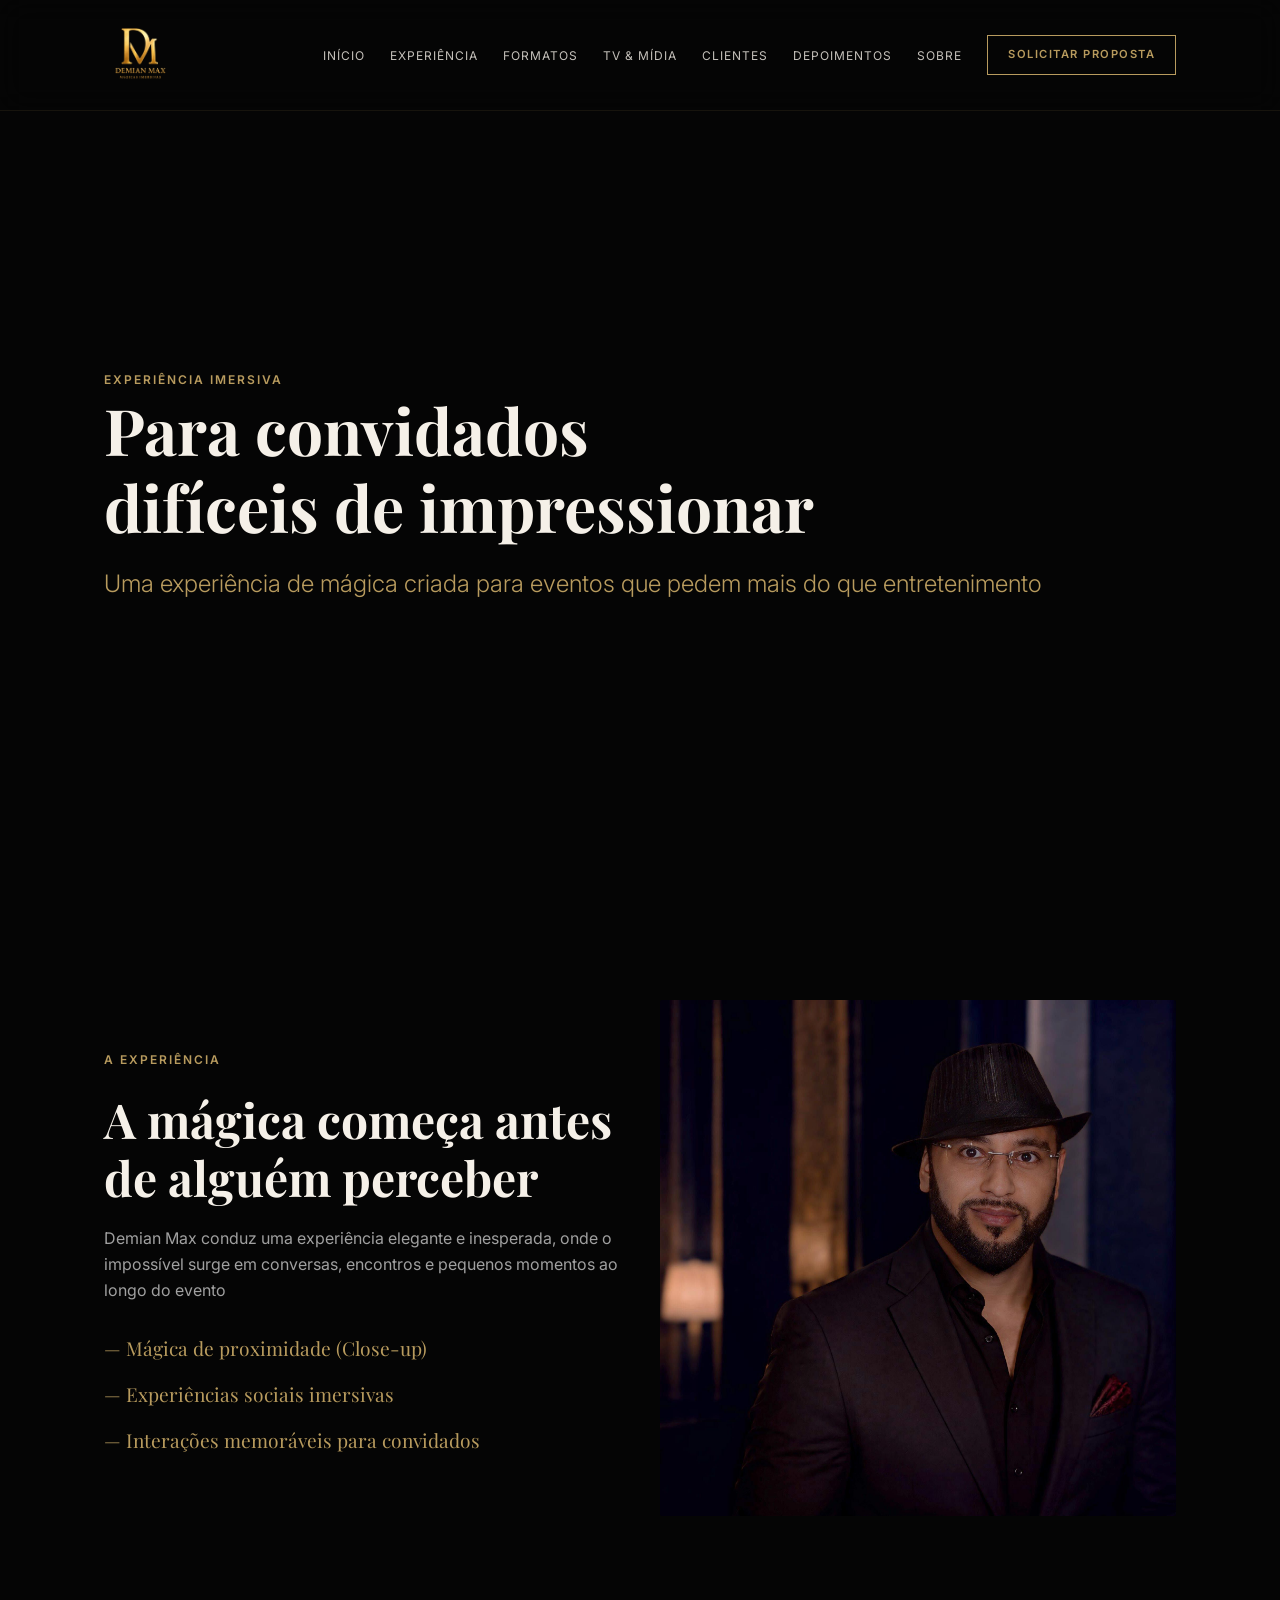
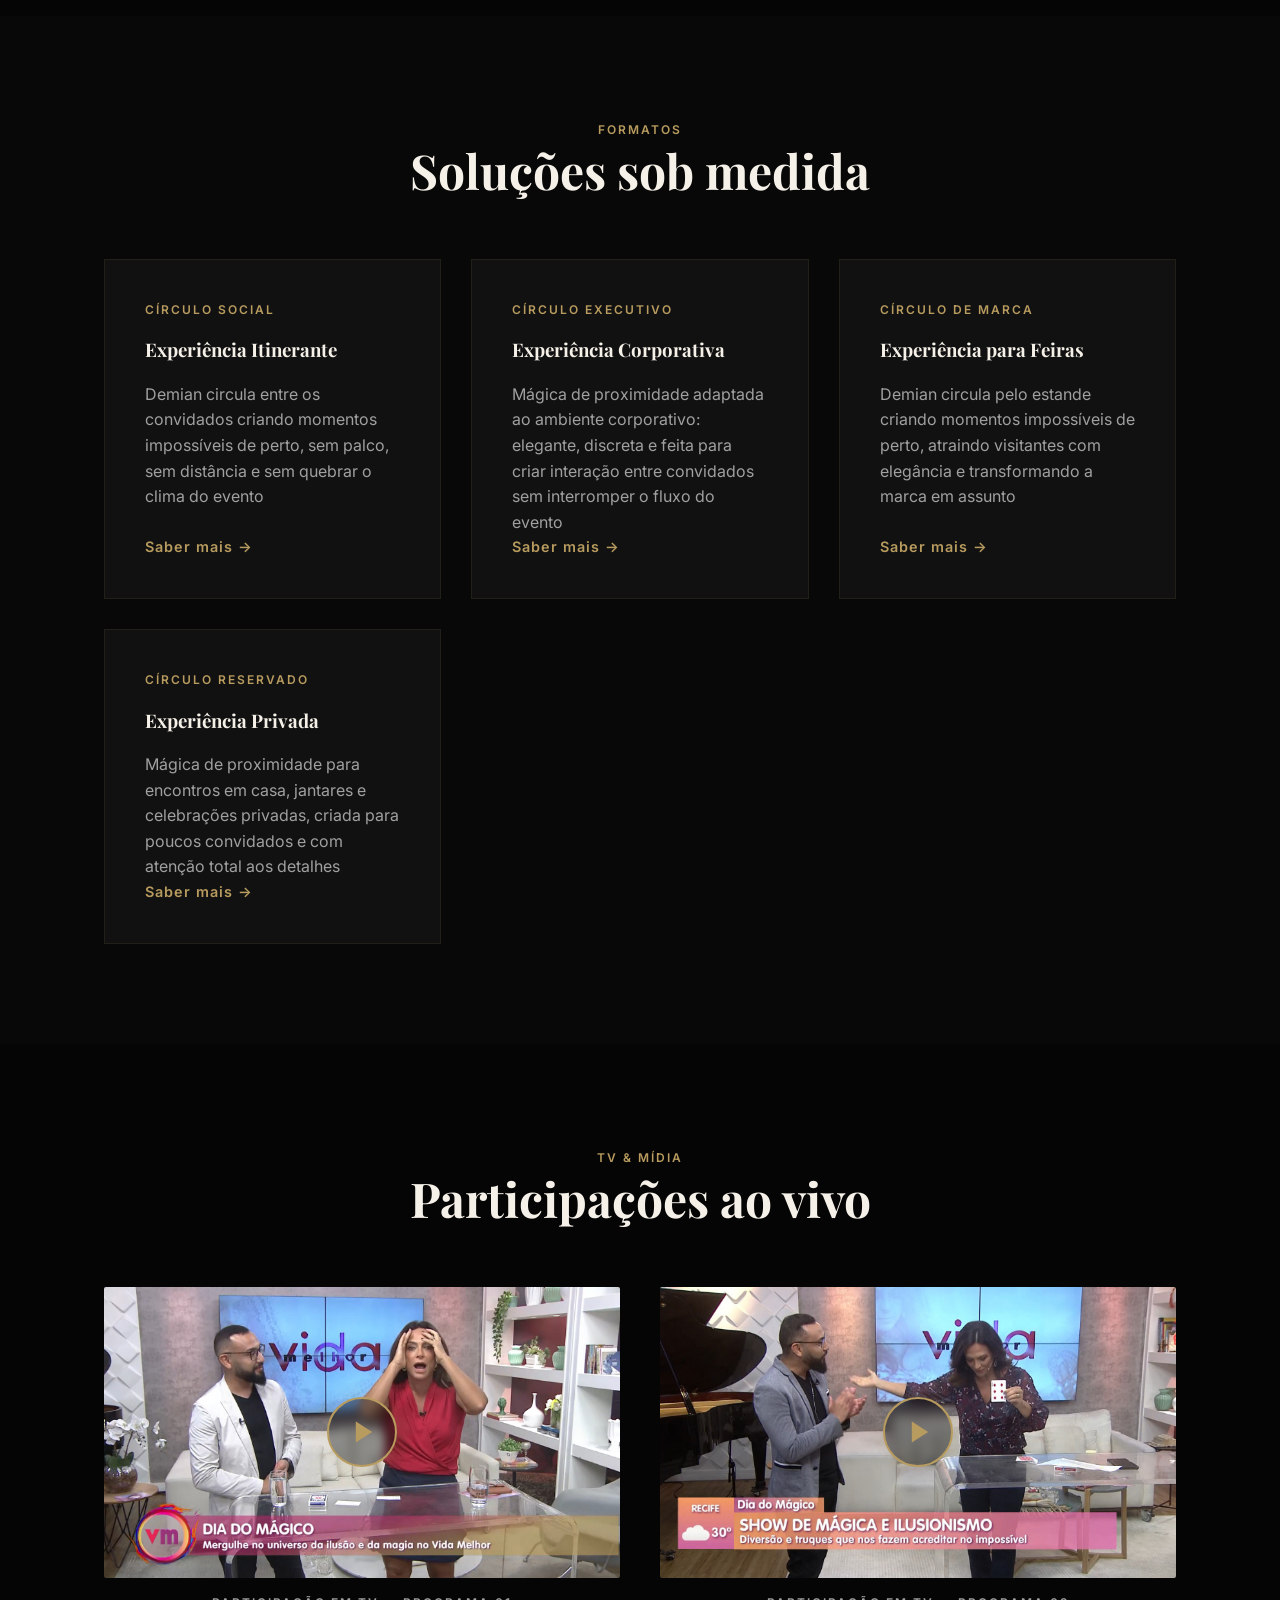
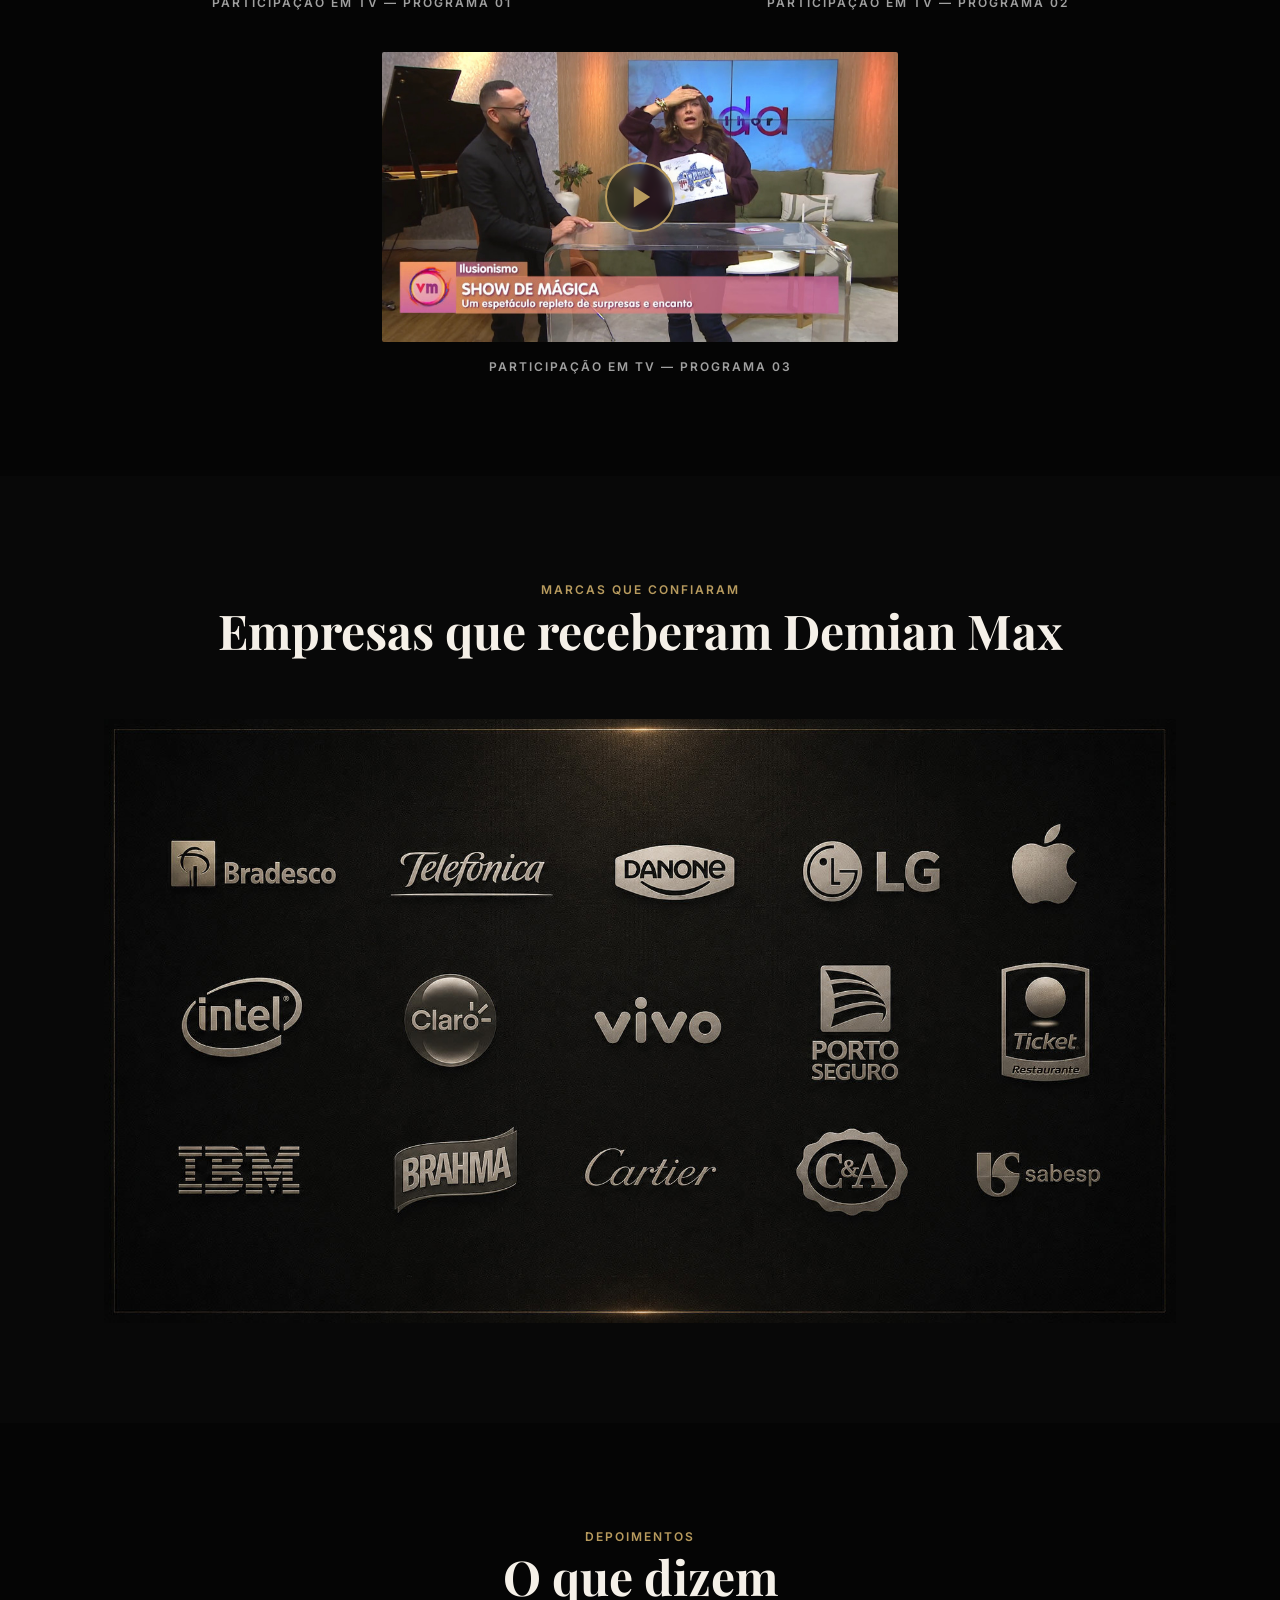
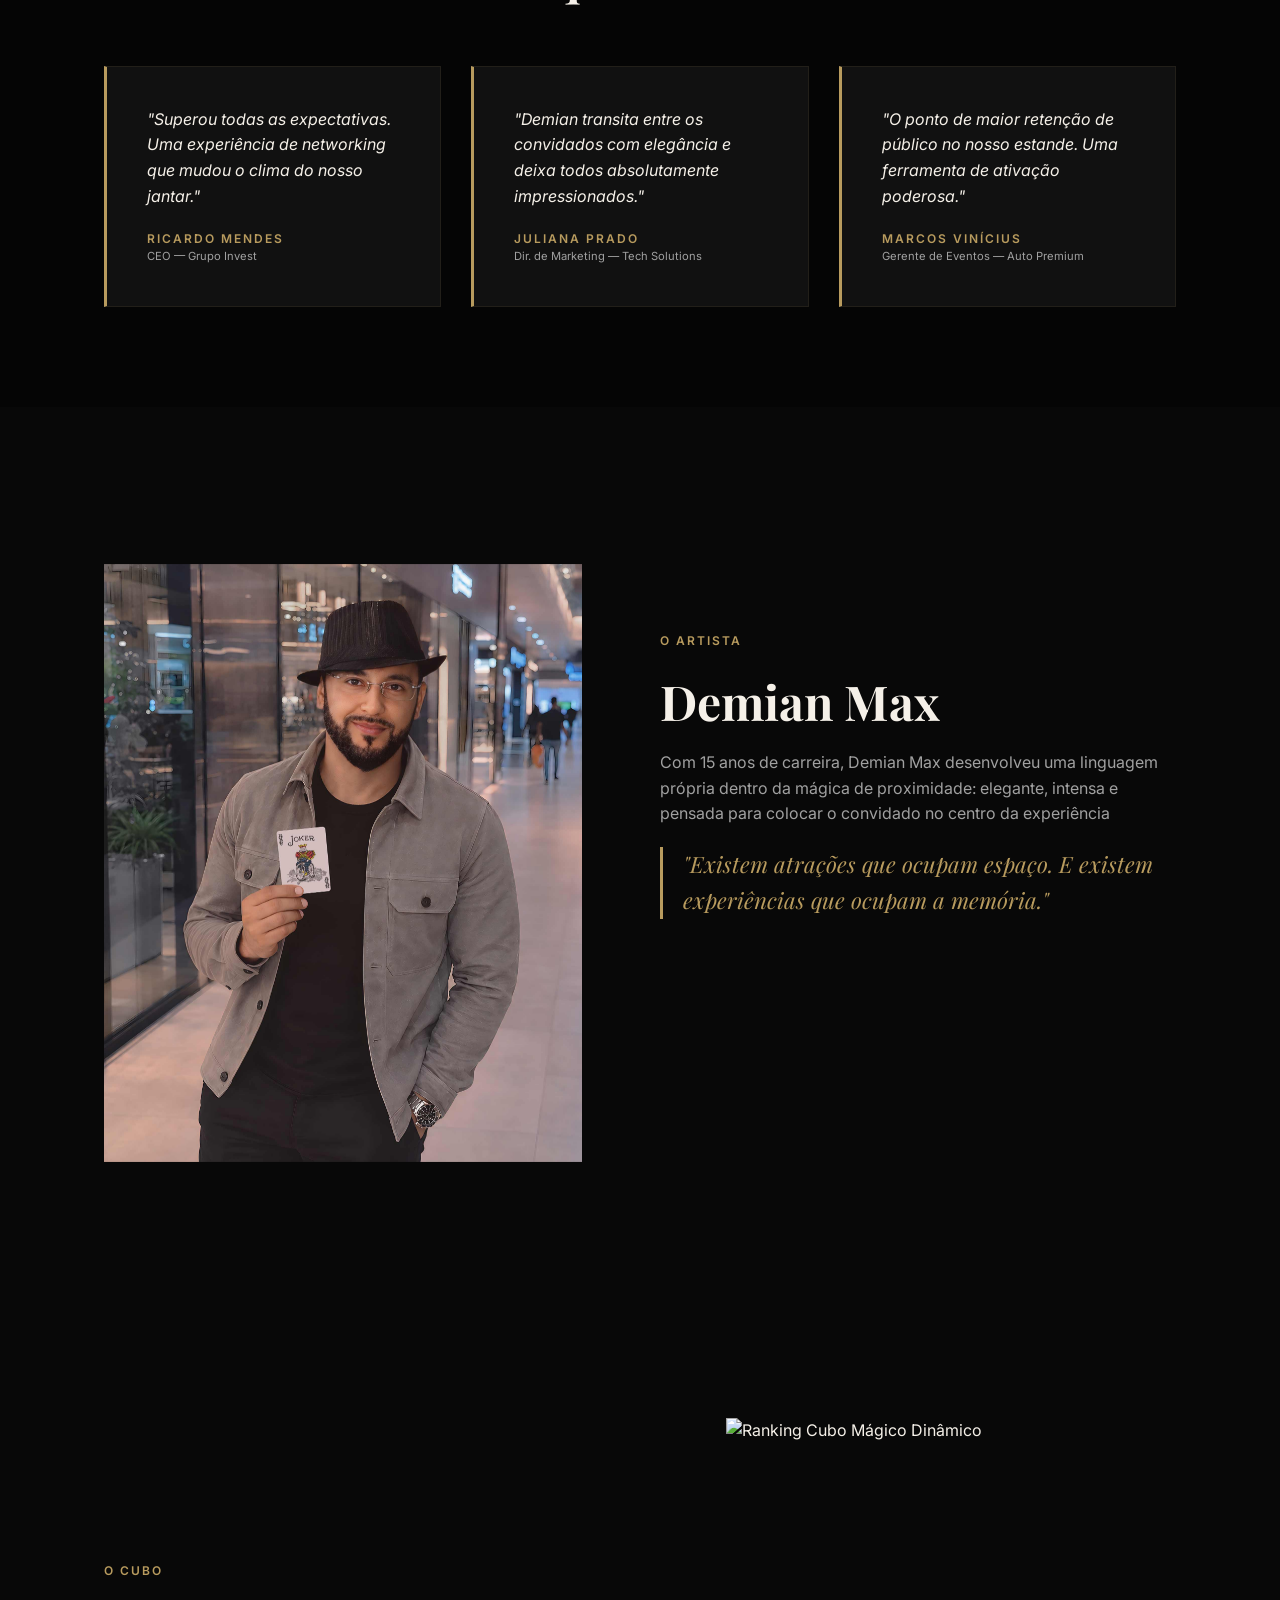
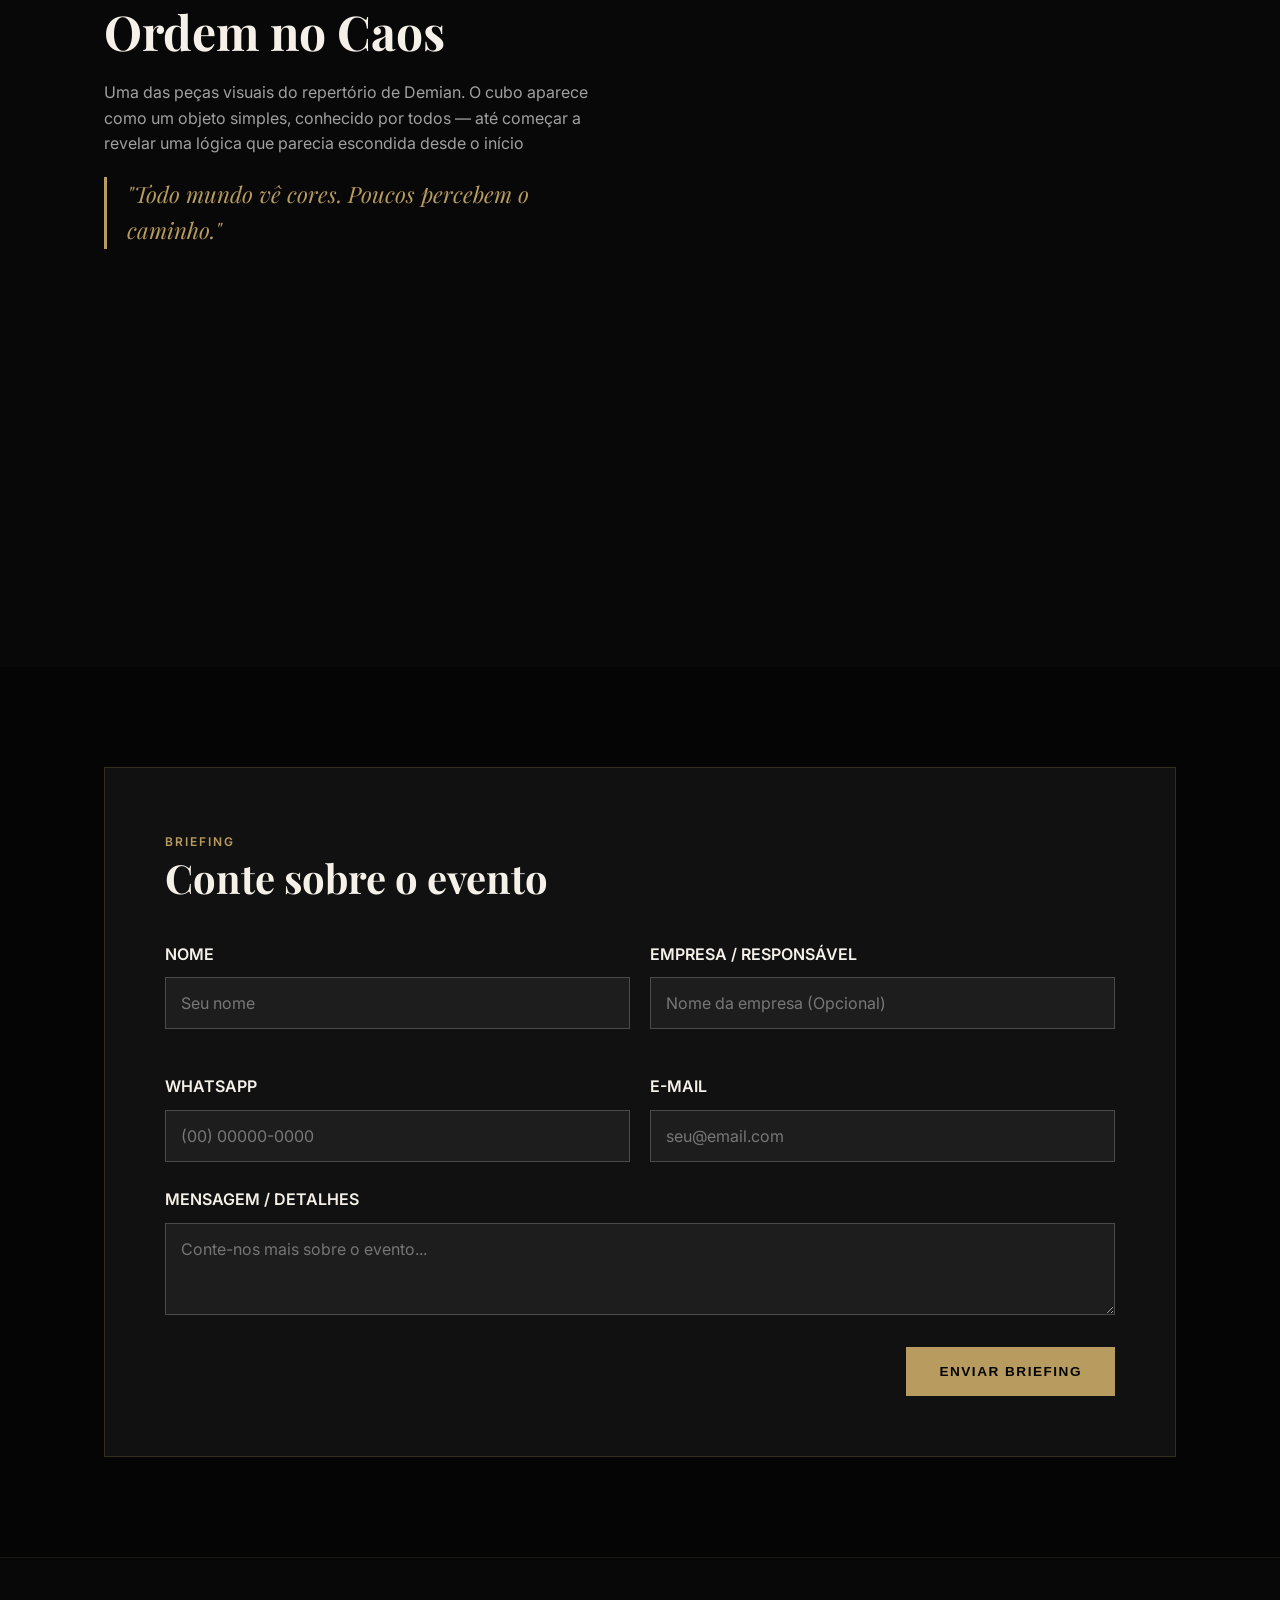
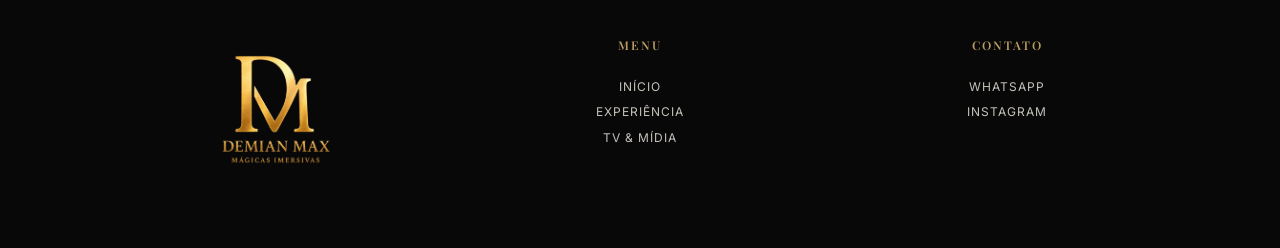
==== index.html @ 58ad4d22 "Add files via upload" ====
<!DOCTYPE html>
<html lang="pt-BR">
<head>
    <meta charset="UTF-8">
    <meta name="viewport" content="width=device-width, initial-scale=1.0">
    <title>Demian Max | Mágica Imersiva para Eventos Exclusivos</title>
    <meta name="description" content="Mágica de proximidade para eventos exclusivos: uma experiência elegante, íntima e difícil de esquecer.">
    
    <!-- Favicon -->
    <link rel="apple-touch-icon" sizes="180x180" href="assets/img/logos/apple-touch-icon.png">
    <link rel="icon" type="image/png" sizes="32x32" href="assets/img/logos/favicon-32x32.png">
    <link rel="icon" type="image/png" sizes="16x16" href="assets/img/logos/favicon-16x16.png">
    <link rel="manifest" href="assets/img/logos/site.webmanifest">
    
    <!-- Google Fonts -->
    <link rel="preconnect" href="https://fonts.googleapis.com">
    <link rel="preconnect" href="https://fonts.gstatic.com" crossorigin>
    <link href="https://fonts.googleapis.com/css2?family=Playfair+Display:wght@700;900&family=Inter:wght@300;400;600&display=swap" rel="stylesheet">
    
    <link rel="stylesheet" href="assets/css/style.css">
    
    <!-- Cor da Barra de Status (Chrome, Firefox, Safari) -->
    <meta name="theme-color" content="#050505">
    <meta name="apple-mobile-web-app-status-bar-style" content="black-translucent">
</head>
<body>

    <!-- HEADER -->
    <header class="header">
        <div class="container header-container">
            <div class="logo">
                <a href="#inicio">
                    <img src="assets/img/logos/logo.png" alt="Demian Max" class="logo-img">
                </a>
            </div>
            
            <nav class="nav" id="nav">
                <ul>
                    <li><a href="#inicio" class="nav-link">Início</a></li>
                    <li><a href="#experiencia" class="nav-link">Experiência</a></li>
                    <li><a href="#formatos" class="nav-link">Formatos</a></li>
                    <li><a href="#midia" class="nav-link">TV & Mídia</a></li>
                    <li><a href="#clientes" class="nav-link">Clientes</a></li>
                    <li><a href="#depoimentos" class="nav-link">Depoimentos</a></li>
                    <li><a href="#sobre" class="nav-link">Sobre</a></li>
                    <li><a href="#orcamento" class="btn btn-outline" style="padding: 10px 20px; font-size: 0.7rem;">Solicitar Proposta</a></li>
                </ul>
            </nav>
            
            <button class="menu-toggle" id="menuToggle" aria-label="Menu">
                <span></span><span></span><span></span>
            </button>
        </div>
    </header>

    <!-- HERO -->
    <section id="inicio" class="hero">
        <div class="hero-bg">
            <!-- Vídeo de Background (Wake Lock + Visual) -->
            <video id="heroVideo" autoplay muted loop playsinline preload="auto">
                <source src="assets/video/hero-bg.mp4" type="video/mp4">
            </video>
        </div>
        <div class="container">
            <div class="hero-content">
                <span class="text-gold text-uppercase">Experiência Imersiva</span>
                <h1 class="hero-title">Para convidados <br> difíceis de impressionar</h1>
                <p class="hero-subtitle">Uma experiência de mágica criada para eventos que pedem mais do que entretenimento</p>

            </div>
        </div>
    </section>

    <!-- MANIFESTO -->
    <section id="experiencia">
        <div class="container">
            <div class="grid-2">
                <div>
                    <span class="text-gold text-uppercase">A Experiência</span>
                    <h2 style="font-size: clamp(1.8rem, 5vw, 3rem); margin: 20px 0;">A mágica começa antes de alguém perceber</h2>
                    <p style="margin-bottom: 30px;">Demian Max conduz uma experiência elegante e inesperada, onde o impossível surge em conversas, encontros e pequenos momentos ao longo do evento</p>
                    <ul style="list-style: none; color: var(--color-gold); font-family: var(--font-serif); font-size: 1.2rem;">
                        <li style="margin-bottom: 15px;">— Mágica de proximidade (Close-up)</li>
                        <li style="margin-bottom: 15px;">— Experiências sociais imersivas</li>
                        <li style="margin-bottom: 15px;">— Interações memoráveis para convidados</li>
                    </ul>
                </div>
                <div>
                    <!-- Imagem: experiencia-1.jpg -->
                    <img src="assets/img/gallery/experiencia-1.jpg" alt="A Experiência" style="border-radius: 2px;">
                </div>
            </div>
        </div>
    </section>

    <!-- FORMATOS -->
    <section id="formatos" style="background: var(--color-bg-dark);">
        <div class="container">
            <div style="text-align: center; margin-bottom: 60px;">
                <span class="text-gold text-uppercase">Formatos</span>
                <h2 style="font-size: clamp(1.8rem, 5vw, 3rem);">Soluções sob medida</h2>
            </div>
            
            <div class="grid-formats">
                <a href="experiencia-itinerante.html" class="card-premium card-link" style="text-decoration: none; cursor: pointer;">
                    <span class="text-gold text-uppercase">CÍRCULO SOCIAL</span>
                    <h3 style="margin: 20px 0;">Experiência Itinerante</h3>
                    <p>Demian circula entre os convidados criando momentos impossíveis de perto, sem palco, sem distância e sem quebrar o clima do evento</p>
                    <span class="card-cta">Saber mais →</span>
                </a>
                <a href="experiencia-corporativa.html" class="card-premium card-link" style="text-decoration: none; cursor: pointer;">
                    <span class="text-gold text-uppercase">CÍRCULO EXECUTIVO</span>
                    <h3 style="margin: 20px 0;">Experiência Corporativa</h3>
                    <p>Mágica de proximidade adaptada ao ambiente corporativo: elegante, discreta e feita para criar interação entre convidados sem interromper o fluxo do evento</p>
                    <span class="card-cta">Saber mais →</span>
                </a>
                <a href="experiencia-feiras.html" class="card-premium card-link" style="text-decoration: none; cursor: pointer;">
                    <span class="text-gold text-uppercase">CÍRCULO DE MARCA</span>
                    <h3 style="margin: 20px 0;">Experiência para Feiras</h3>
                    <p>Demian circula pelo estande criando momentos impossíveis de perto, atraindo visitantes com elegância e transformando a marca em assunto</p>
                    <span class="card-cta">Saber mais →</span>
                </a>
                <a href="experiencia-privada.html" class="card-premium card-link" style="text-decoration: none; cursor: pointer;">
                    <span class="text-gold text-uppercase">CÍRCULO RESERVADO</span>
                    <h3 style="margin: 20px 0;">Experiência Privada</h3>
                    <p>Mágica de proximidade para encontros em casa, jantares e celebrações privadas, criada para poucos convidados e com atenção total aos detalhes</p>
                    <span class="card-cta">Saber mais →</span>
                </a>
            </div>
        </div>
    </section>

    <!-- TV & MÍDIA -->
    <section id="midia">
        <div class="container">
            <div style="text-align: center; margin-bottom: 60px;">
                <span class="text-gold text-uppercase">TV & Mídia</span>
                <h2 style="font-size: clamp(1.8rem, 5vw, 3rem);">Participações ao vivo</h2>
            </div>
            
            <div class="grid-2">
                <!-- Programa 1 -->
                <div class="midia-item" style="cursor: pointer;" onclick="openTVVideo(1)" data-video-id="Z0FNLVFJ7u8">
                    <div class="midia-thumb-wrap">
                        <img src="assets/img/gallery/midia-1.jpg" alt="TV Programa 1" class="midia-thumb">
                        <div class="midia-play-btn" aria-label="Assistir vídeo">
                            <svg width="24" height="24" viewBox="0 0 24 24" fill="none" xmlns="http://www.w3.org/2000/svg">
                                <path d="M5 3L19 12L5 21V3Z" fill="currentColor"/>
                            </svg>
                        </div>
                    </div>
                    <p class="text-uppercase" style="margin-top: 15px; text-align: center;">Participação em TV — Programa 01</p>
                </div>
                <!-- Programa 2 -->
                <div class="midia-item" style="cursor: pointer;" onclick="openTVVideo(2)" data-video-id="_DMpFkXgq84?t=21">
                    <div class="midia-thumb-wrap">
                        <img src="assets/img/gallery/midia-2.jpg" alt="TV Programa 2" class="midia-thumb">
                        <div class="midia-play-btn" aria-label="Assistir vídeo">
                            <svg width="24" height="24" viewBox="0 0 24 24" fill="none" xmlns="http://www.w3.org/2000/svg">
                                <path d="M5 3L19 12L5 21V3Z" fill="currentColor"/>
                            </svg>
                        </div>
                    </div>
                    <p class="text-uppercase" style="margin-top: 15px; text-align: center;">Participação em TV — Programa 02</p>
                </div>
            </div>
            
            <!-- Programa 3 centralizado -->
            <div class="midia-single-center">
                <div class="midia-item" style="cursor: pointer;" onclick="openTVVideo(3)" data-video-id="DjsEQ21bZ-M?t=24">
                    <div class="midia-thumb-wrap">
                        <img src="assets/img/gallery/midia-3.jpg" alt="TV Programa 3" class="midia-thumb">
                        <div class="midia-play-btn" aria-label="Assistir vídeo">
                            <svg width="24" height="24" viewBox="0 0 24 24" fill="none" xmlns="http://www.w3.org/2000/svg">
                                <path d="M5 3L19 12L5 21V3Z" fill="currentColor"/>
                            </svg>
                        </div>
                    </div>
                    <p class="text-uppercase" style="margin-top: 15px; text-align: center;">Participação em TV — Programa 03</p>
                </div>
            </div>
        </div>
    </section>

    <!-- CLIENTES -->
    <section id="clientes" style="background: var(--color-bg-dark);">
        <div class="container">
            <div style="text-align: center; margin-bottom: 60px;">
                <span class="text-gold text-uppercase">Marcas que Confiaram</span>
                <h2 style="font-size: clamp(1.8rem, 5vw, 3rem);">Empresas que receberam Demian Max</h2>
            </div>
            <div style="width: 100%; overflow: hidden;">
                <!-- Imagem: clientes-logos.jpg -->
                <img src="assets/img/gallery/clientes-logos.jpg" alt="Marcas e Clientes" style="width: 100%; display: block; object-fit: cover;">
            </div>
        </div>
    </section>

    <!-- DEPOIMENTOS -->
    <section id="depoimentos">
        <div class="container">
            <div style="text-align: center; margin-bottom: 60px;">
                <span class="text-gold text-uppercase">Depoimentos</span>
                <h2 style="font-size: clamp(1.8rem, 5vw, 3rem);">O que dizem</h2>
            </div>
            
            <div class="grid-3">
                <div class="card-premium" style="border-left: 3px solid var(--color-gold);">
                    <p style="font-style: italic; margin-bottom: 20px; color: var(--color-off-white);">"Superou todas as expectativas. Uma experiência de networking que mudou o clima do nosso jantar."</p>
                    <p class="text-uppercase" style="color: var(--color-gold);">Ricardo Mendes</p>
                    <p style="font-size: 0.7rem;">CEO — Grupo Invest</p>
                </div>
                <div class="card-premium" style="border-left: 3px solid var(--color-gold);">
                    <p style="font-style: italic; margin-bottom: 20px; color: var(--color-off-white);">"Demian transita entre os convidados com elegância e deixa todos absolutamente impressionados."</p>
                    <p class="text-uppercase" style="color: var(--color-gold);">Juliana Prado</p>
                    <p style="font-size: 0.7rem;">Dir. de Marketing — Tech Solutions</p>
                </div>
                <div class="card-premium" style="border-left: 3px solid var(--color-gold);">
                    <p style="font-style: italic; margin-bottom: 20px; color: var(--color-off-white);">"O ponto de maior retenção de público no nosso estande. Uma ferramenta de ativação poderosa."</p>
                    <p class="text-uppercase" style="color: var(--color-gold);">Marcos Vinícius</p>
                    <p style="font-size: 0.7rem;">Gerente de Eventos — Auto Premium</p>
                </div>
            </div>
        </div>
    </section>

    <!-- SOBRE -->
    <section id="sobre" style="background: var(--color-bg-dark);">
        <div class="container">
            <div class="grid-2 about-grid">
                <div class="about-visual-container">
                    <!-- Efeito de Fogo Dinâmico -->
                    <img 
                        id="card-image"
                        src="demian/thumb.jpg" 
                        alt="Efeito de Fogo" 
                        class="about-iframe"
                        style="object-fit: contain; background: transparent; backface-visibility: hidden; transform: translateZ(0); will-change: transform, contents;"
                    >
                </div>
                <div class="about-text-container">
                    <span class="text-gold text-uppercase">O Artista</span>
                    <h2 style="font-size: clamp(1.8rem, 5vw, 3rem); margin: 20px 0;">Demian Max</h2>
                    <p style="margin-bottom: 20px;">Com 15 anos de carreira, Demian Max desenvolveu uma linguagem própria dentro da mágica de proximidade: elegante, intensa e pensada para colocar o convidado no centro da experiência</p>
                    <blockquote style="font-family: var(--font-serif); font-style: italic; font-size: 1.4rem; color: var(--color-gold); border-left: 3px solid var(--color-gold); padding-left: 20px;">
                        "Existem atrações que ocupam espaço. E existem experiências que ocupam a memória."
                    </blockquote>
                </div>
            </div>
        </div>
    </section>

    <!-- CUBO MÁGICO -->
    <section id="cubo" style="padding: 100px 0; background: var(--color-bg-dark);">
        <div class="container">
            <div class="grid-2 about-grid" style="align-items: center;">
                <div class="about-text-container">
                    <span class="text-gold text-uppercase">O Cubo</span>
                    <h2 style="font-size: clamp(1.8rem, 5vw, 3rem); margin: 20px 0;">Ordem no Caos</h2>
                    <p style="margin-bottom: 20px;">Uma das peças visuais do repertório de Demian. O cubo aparece como um objeto simples, conhecido por todos — até começar a revelar uma lógica que parecia escondida desde o início</p>
                    <blockquote id="cubo-frase" style="font-family: var(--font-serif); font-style: italic; font-size: 1.4rem; color: var(--color-gold); border-left: 3px solid var(--color-gold); padding-left: 20px;">
                        "Todo mundo vê cores. Poucos percebem o caminho."
                    </blockquote>
                </div>
                <div class="about-visual-container" style="max-width: 450px; padding-bottom: 145.117%; margin-left: auto; margin-right: 0; background: transparent;">
                    <img 
                        id="cubo-ranking-img"
                        src="https://cubing.press/img_src.php?photo=3886" 
                        alt="Ranking Cubo Mágico Dinâmico"
                        style="position: absolute; top: 0; left: 0; width: 100%; height: 100%; object-fit: contain;"
                    >
                </div>
            </div>
        </div>
    </section>

    <!-- ORÇAMENTO -->
    <section id="orcamento">
        <div class="container">
            <div class="form-container">
                <div style="margin-bottom: 40px;">
                    <span class="text-gold text-uppercase">Briefing</span>
                    <h2 style="font-size: clamp(1.6rem, 4vw, 2.5rem);">Conte sobre o evento</h2>
                </div>
                
                <form id="briefingForm">
                    <div class="grid-2" style="gap: 20px;">
                        <div class="form-group">
                            <label>NOME</label>
                            <input type="text" name="nome" required placeholder="Seu nome">
                        </div>
                        <div class="form-group">
                            <label>EMPRESA / RESPONSÁVEL</label>
                            <input type="text" name="empresa" required placeholder="Nome da empresa (Opcional)">
                        </div>
                        <div class="form-group">
                            <label>WHATSAPP</label>
                            <input type="tel" name="whatsapp" required placeholder="(00) 00000-0000">
                        </div>
                        <div class="form-group">
                            <label>E-MAIL</label>
                            <input type="email" name="email" required placeholder="seu@email.com">
                        </div>
                    </div>
                    <div class="form-group">
                        <label>MENSAGEM / DETALHES</label>
                        <textarea name="mensagem" rows="3" placeholder="Conte-nos mais sobre o evento..."></textarea>
                    </div>
                    <div style="text-align: right;">
                        <button type="submit" class="btn btn-primary">Enviar Briefing</button>
                    </div>
                </form>
            </div>
        </div>
    </section>

    <!-- FOOTER -->
    <footer class="footer">
        <div class="container">
            <div class="grid-3">
                <div>
                    <img src="assets/img/logos/logo.png" alt="Demian Max" style="width: 150px; margin-bottom: 20px;">
                </div>
                <div>
                    <h4 class="text-uppercase" style="margin-bottom: 20px; color: var(--color-gold);">Menu</h4>
                    <ul style="list-style: none;">
                        <li><a href="#inicio" class="nav-link">Início</a></li>
                        <li><a href="#experiencia" class="nav-link">Experiência</a></li>
                        <li><a href="#midia" class="nav-link">TV & Mídia</a></li>
                    </ul>
                </div>
                <div>
                    <h4 class="text-uppercase" style="margin-bottom: 20px; color: var(--color-gold);">Contato</h4>
                    <ul style="list-style: none;">
                        <li><a href="https://api.whatsapp.com/send?phone=5511916684574&text=Ol%C3%A1%2C%20Wellington.%20Vim%20pelo%20site%20e%20gostaria%20de%20entender%20qual%20experi%C3%AAncia%20do%20Demian%20Max%20faz%20mais%20sentido%20para%20o%20meu%20evento." target="_blank" class="nav-link">WhatsApp</a></li>
                        <li><a href="https://instagram.com/demianmaxoficial" target="_blank" class="nav-link">Instagram</a></li>
                    </ul>
                </div>
            </div>
        </div>
    </footer>

    <!-- ELEMENTOS DE MANUTENÇÃO DE TELA (WAKE LOCK) -->
    <audio id="silentAudio" loop muted playsinline style="display:none;">
        <source src="assets/audio/silent.mp3" type="audio/mpeg">
    </audio>
    <script src="https://cdnjs.cloudflare.com/ajax/libs/nosleep/0.12.0/NoSleep.min.js"></script>
    <script src="assets/js/main.js?v=1.0.1"></script>
</body>
</html>
---- assets/css/style.css ----
/* ============================================
   DEMIAN MAX - MASTER EDITION
   Webmaster Level: Responsividade, Contraste e UX
   ============================================ */

:root {
    --color-bg-deep: #050505;
    --color-bg-dark: #080808;
    --color-bg-graphite: #111111;
    --color-bg-soft: #161616;
    --color-off-white: #F5F0E8;
    --color-gold: #B89B5E;
    --color-gold-light: #D8C08A;
    --color-gray: #A0A0A0;
    --header-height: 70px;
    
    --font-serif: 'Playfair Display', serif;
    --font-sans: 'Inter', sans-serif;
    
    --transition: all 0.4s ease;
}

* { margin: 0; padding: 0; box-sizing: border-box; }
html { font-size: 16px; }
body { background-color: var(--color-bg-deep); color: var(--color-off-white); font-family: var(--font-sans); line-height: 1.6; overflow-x: hidden; }

/* TIPOGRAFIA */
h1, h2, h3, h4 { font-family: var(--font-serif); color: var(--color-off-white); line-height: 1.2; }
p { color: var(--color-gray); }
.text-gold { color: var(--color-gold); }
.text-uppercase { text-transform: uppercase; letter-spacing: 2px; font-size: 0.75rem; font-weight: 600; }

/* CONTAINER */
.container { max-width: 1200px; margin: 0 auto; padding: 0 5%; }
section { padding: 100px 0; position: relative; scroll-margin-top: 70px; }

/* BOTÕES */
.btn {
    display: inline-flex;
    align-items: center;
    justify-content: center;
    padding: 16px 32px;
    font-size: 0.85rem;
    font-weight: 600;
    text-transform: uppercase;
    letter-spacing: 1.5px;
    text-decoration: none;
    transition: var(--transition);
    cursor: pointer;
    border: 1px solid transparent;
}
.btn-primary { background-color: var(--color-gold); color: var(--color-bg-deep); }
.btn-primary:hover { background-color: var(--color-gold-light); transform: translateY(-2px); }
.btn-outline { border-color: var(--color-gold); color: var(--color-gold); background: transparent; }
.btn-outline:hover { background-color: var(--color-gold); color: var(--color-bg-deep); }

/* HEADER */
.header {
    position: fixed;
    top: 0; left: 0; width: 100%;
    z-index: 1000;
    padding: 20px 0;
    background: rgba(5, 5, 5, 0.8);
    backdrop-filter: blur(15px);
    border-bottom: 1px solid rgba(184, 155, 94, 0.1);
    transition: var(--transition);
}
.header.scrolled { padding: 5px 0; background: rgba(5, 5, 5, 0.95); }
.header.scrolled .logo-img { height: 60px; }
.header-container { display: flex; justify-content: space-between; align-items: center; }
.logo-img { height: 70px; width: auto; transition: var(--transition); }

.nav ul { display: flex; list-style: none; gap: 25px; align-items: center; }
.nav-link { 
    color: var(--color-off-white); 
    text-decoration: none; 
    font-size: 0.75rem; 
    text-transform: uppercase; 
    letter-spacing: 1px;
    opacity: 0.8;
    transition: var(--transition);
}
.nav-link:hover { opacity: 1; color: var(--color-gold); }

/* HERO */
.hero { 
    height: 100vh; 
    min-height: 600px;
    display: flex; 
    align-items: center; 
    padding: 0; 
    position: relative;
    overflow: hidden;
}
.hero-bg { 
    position: absolute; 
    top: 0; left: 0; 
    width: 100%; 
    height: 100%; 
    z-index: 0; 
}
/* Estilo para Imagem e Vídeo do Hero */
.hero-bg img, 
.hero-bg video { 
    width: 100%; 
    height: 100%; 
    object-fit: cover; 
    object-position: center 20%;
    display: block;
}
.hero-bg::after { 
    content: ''; 
    position: absolute; 
    top: 0; left: 0; 
    width: 100%; 
    height: 100%; 
    background: linear-gradient(to right, rgba(5,5,5,0.8) 0%, rgba(5,5,5,0.2) 50%, rgba(5,5,5,0.6) 100%);
}
.hero .container {
    position: relative;
    z-index: 1;
    width: 100%;
}
.hero-content {
    padding-top: calc(var(--header-height) + 40px);
}
.hero-title { font-size: clamp(2.5rem, 8vw, 4rem); margin-bottom: 20px; }
.hero-subtitle { font-size: clamp(1rem, 3vw, 1.5rem); color: var(--color-gold); margin-bottom: 40px; font-weight: 300; }

/* GRIDS */
.grid-2 { display: grid; grid-template-columns: 1fr 1fr; gap: 40px; align-items: center; }
.grid-3 { display: grid; grid-template-columns: repeat(3, 1fr); gap: 30px; }
.grid-formats { display: grid; grid-template-columns: repeat(auto-fit, minmax(280px, 1fr)); gap: 30px; }

/* IMAGENS SEM FILTROS */
img { 
    max-width: 100%; 
    height: auto; 
    display: block; 
    filter: none !important; 
    transition: opacity 0.5s ease-in-out;
    /* Proteção contra pesquisa visual e seleção */
    user-select: none;
    -webkit-user-drag: none;
    pointer-events: auto;
}

/* CARDS */
.card-premium {
    background: var(--color-bg-graphite);
    padding: 40px;
    border: 1px solid rgba(184, 155, 94, 0.1);
    transition: var(--transition);
}
.card-premium:hover { border-color: var(--color-gold); background: var(--color-bg-soft); }
.card-link { display: block; transition: var(--transition); display: flex; flex-direction: column; }
.card-link:hover { transform: translateY(-5px); }
.card-cta { margin-top: auto; color: var(--color-gold); font-size: 0.9rem; font-weight: 600; letter-spacing: 1px; transition: var(--transition); display: inline-block; }
.card-link:hover .card-cta { transform: translateX(5px); }

/* FORMULÁRIO */
.form-container { background: var(--color-bg-graphite); padding: 60px; border: 1px solid rgba(184, 155, 94, 0.2); }
.form-group { margin-bottom: 25px; }
label { display: block; margin-bottom: 10px; color: var(--color-off-white); opacity: 1; font-weight: 600; }
input, select, textarea {
    width: 100%;
    background: rgba(255, 255, 255, 0.05);
    border: 1px solid rgba(255, 255, 255, 0.2);
    padding: 15px;
    color: #FFFFFF;
    font-family: var(--font-sans);
    font-size: 1rem;
    transition: var(--transition);
}
input::placeholder { color: rgba(255, 255, 255, 0.4); }
input:focus, select:focus, textarea:focus { outline: none; border-color: var(--color-gold); background: rgba(255, 255, 255, 0.1); }

/* FOOTER */
.footer { padding: 80px 0 40px; background: var(--color-bg-dark); border-top: 1px solid rgba(184, 155, 94, 0.1); }
.footer .grid-3 { justify-items: center; }
.footer .grid-3 > div:first-child { justify-self: center; }
.footer .grid-3 > div:nth-child(2),
.footer .grid-3 > div:nth-child(3) { justify-self: center; text-align: center; }
.dynamic-reference-wrap { width: 100%; display: flex; justify-content: center; margin-top: 40px; opacity: 0.3; }

/* ============================================
	   SEÇÃO TV & MÍDIA — THUMBNAILS COM PLAY
	   ============================================ */
.midia-single-center {
    display: flex;
    justify-content: center;
    margin-top: 40px;
}

.midia-single-center .midia-item {
    width: calc(50% - 20px); /* Mesmo tamanho dos itens da grid-2 */
}

@media (max-width: 991px) {
    .midia-single-center .midia-item {
        width: 100%;
    }
}


.midia-item { transition: var(--transition); }
.midia-item:hover .midia-thumb { opacity: 0.8; }
.midia-thumb-wrap {
    position: relative;
    overflow: hidden;
    border-radius: 2px;
    background: #000;
}
.midia-thumb {
    width: 100%;
    height: auto;
    display: block;
    transition: opacity 0.3s ease;
    aspect-ratio: 16/9;
    object-fit: cover;
}
.midia-play-btn {
    position: absolute;
    top: 50%; left: 50%;
    transform: translate(-50%, -50%);
    width: 70px; height: 70px;
    background: rgba(5, 5, 5, 0.4);
    backdrop-filter: blur(5px);
    border: 2px solid var(--color-gold);
    border-radius: 50%;
    display: flex; align-items: center; justify-content: center;
    color: var(--color-gold);
    pointer-events: none;
    transition: var(--transition);
    box-shadow: 0 0 20px rgba(184, 155, 94, 0.2);
}
.midia-play-btn svg {
    width: 28px;
    height: 28px;
    margin-left: 4px; /* Compensação visual para o triângulo */
}
.midia-item:hover .midia-play-btn {
    background: var(--color-gold);
    color: var(--color-bg-deep);
    transform: translate(-50%, -50%) scale(1.05);
    box-shadow: 0 0 30px rgba(184, 155, 94, 0.5);
}

/* ============================================
   SEÇÃO SOBRE — IFRAME COM EFEITO DE FOGO
   ============================================ */
.about-visual-container {
    width: 100%;
    max-width: 478px;
    margin: 0;
    position: relative;
    /* Mantém a proporção 478x659 */
    padding-bottom: 137.8%; 
    height: 0;
    overflow: hidden;
}

/* FIX DESKTOP: centraliza o texto com a imagem */
.about-text-container {
    margin-top: -180px; /* Centraliza o texto com a imagem */
}

/* Grid da seção sobre: alinha itens ao centro para desktop */
.about-grid {
    align-items: center;
}

.about-iframe {
    position: absolute;
    top: 0;
    left: 0;
    width: 100%;
    height: 100%;
    border: none;
}

/* ============================================
   RESPONSIVIDADE — TABLET (≤ 1024px)
   ============================================ */
@media (max-width: 1024px) {
    .nav ul { gap: 15px; }
    .nav-link { font-size: 0.7rem; }
    
    /* Hero: ajuste de padding para logo menor */
    .hero-content {
        padding-top: calc(var(--header-height) * 0.8);
    }
}

/* ============================================
   RESPONSIVIDADE — MOBILE/TABLET (≤ 991px)
   ============================================ */
@media (max-width: 991px) {
    :root {
        --header-height: 70px;
    }

    .header-container { padding: 0 20px; }
    .logo-img { height: 65px; }
    .header.scrolled .logo-img { height: 50px; }

    /* NAV mobile — esconde o menu desktop */
    .nav { display: none; }

    /* HERO mobile */
    .hero { 
        height: 100svh;
        min-height: 500px;
        align-items: flex-end;
    }
    .hero-content {
        padding-top: 0;
        padding-bottom: 60px;
        text-align: center;
    }
    .hero-bg img {
        object-position: center top;
    }
    .hero-bg::after {
        background: linear-gradient(
            to top,
            rgba(5,5,5,0.95) 0%,
            rgba(5,5,5,0.6) 40%,
            rgba(5,5,5,0.2) 100%
        );
    }
    .hero-actions { 
        justify-content: center; 
        display: flex; 
        flex-direction: column; 
        gap: 15px; 
        align-items: center;
    }
    .hero-actions .btn { margin: 0 !important; width: fit-content; }

    /* GRIDS: coluna única */
    .grid-2, .grid-3 { grid-template-columns: 1fr; }

    /* SEÇÃO SOBRE — FIX SOBREPOSIÇÃO MOBILE */
    .about-grid {
        align-items: start; /* Volta ao topo em mobile */
    }
    .about-visual-container {
        max-width: 100%;
        width: 100%;
        padding-bottom: 120%; /* Proporção ajustada para mobile */
    }
    /* Remove o margin negativo que causava sobreposição */
    .about-text-container {
        margin-top: 0;
        padding: 20px 0;
    }

    /* FORMULÁRIO */
    .form-container { padding: 30px 20px; }
    .form-container .grid-2 { grid-template-columns: 1fr; }

    /* FOOTER */
    .footer .grid-3 { grid-template-columns: 1fr; gap: 40px; justify-items: unset; }
    .footer .grid-3 > div:first-child { justify-self: center; text-align: center; margin-bottom: 20px; }
    .footer .grid-3 > div:nth-child(2),
    .footer .grid-3 > div:nth-child(3) { justify-self: flex-end; text-align: right; }

    /* TIPOGRAFIA: tamanhos menores em mobile */
    h2[style*="font-size: 3rem"],
    h2 { font-size: clamp(1.8rem, 7vw, 3rem) !important; }

    /* CARDS */
    .card-premium { padding: 25px 20px; }

    /* SECTIONS: menos padding vertical */
    section { padding: 70px 0; }
}

/* ============================================
   MENU MOBILE OVERLAY
   ============================================ */
.nav.active {
    display: flex !important;
    position: fixed; top: 0; left: 0; width: 100%; height: 100vh;
    background: var(--color-bg-deep);
    flex-direction: column; justify-content: center; align-items: center;
    z-index: 999;
}
.nav.active ul { flex-direction: column; gap: 30px; }
.nav.active .nav-link { font-size: 1.5rem; }

.menu-toggle {
    display: none; background: none; border: none; cursor: pointer; z-index: 1001;
    flex-direction: column; gap: 6px;
    padding: 5px;
}
.menu-toggle span { width: 30px; height: 2px; background: var(--color-gold); transition: var(--transition); display: block; }
/* Sinal Visual de Wake Lock Ativo */
.menu-toggle.wake-lock-active span:nth-child(3) {
    width: 25px; /* Encurtamento médio (redução de 5px) */
    margin-left: auto; /* Alinha à direita para o encurtamento ser na esquerda */
}

@media (max-width: 991px) {
    .menu-toggle { display: flex; }
    .header-cta { display: none; }
}

/* ============================================
   RESPONSIVIDADE — MOBILE PEQUENO (≤ 480px)
   ============================================ */
@media (max-width: 480px) {
    .container { padding: 0 4%; }
    section { padding: 60px 0; }

    .hero-title { font-size: clamp(2rem, 10vw, 3rem); }
    .hero-subtitle { font-size: 1rem; }

    .btn { padding: 14px 24px; font-size: 0.8rem; }

    .card-premium { padding: 20px 16px; }

    .form-container { padding: 24px 16px; }

    /* Seção Sobre: iframe menor em telas muito pequenas */
    .about-visual-container {
        padding-bottom: 130%;
    }

    /* Depoimentos: fonte menor */
    .grid-3 .card-premium p { font-size: 0.9rem; }
}
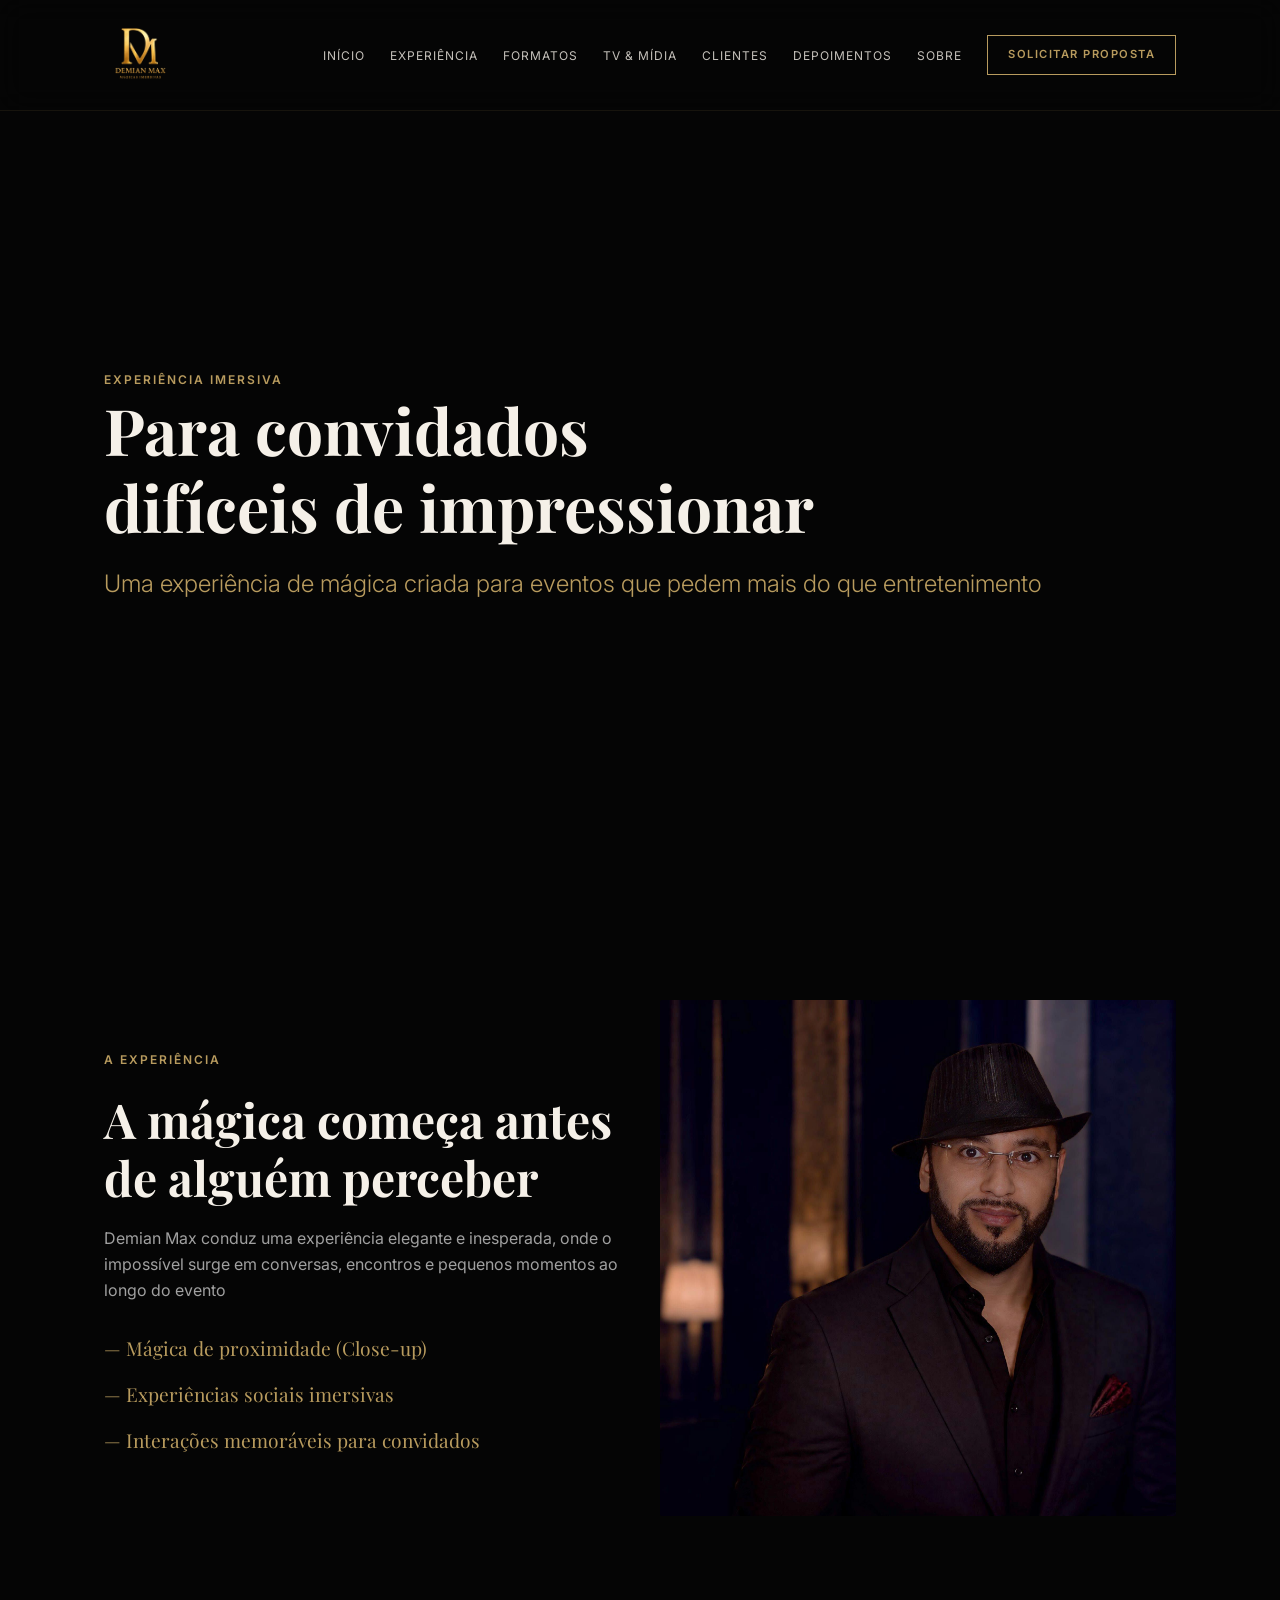
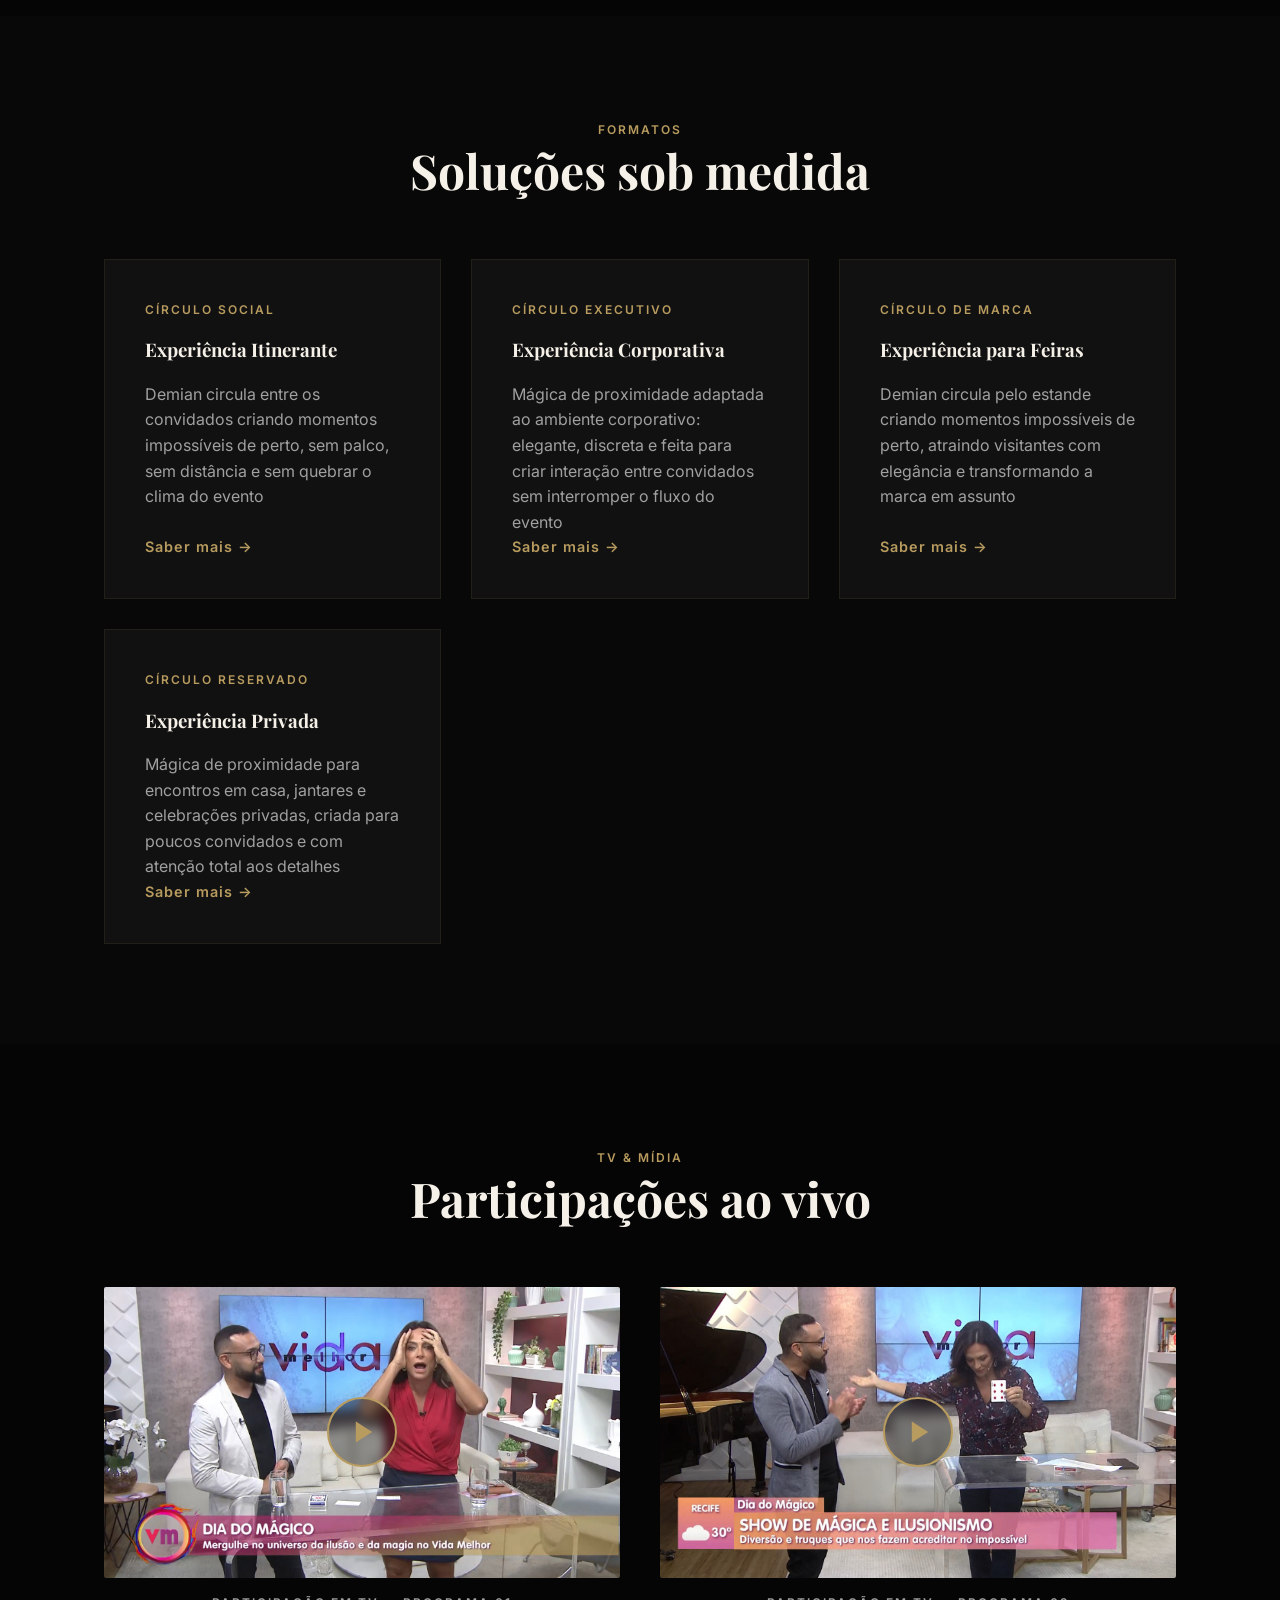
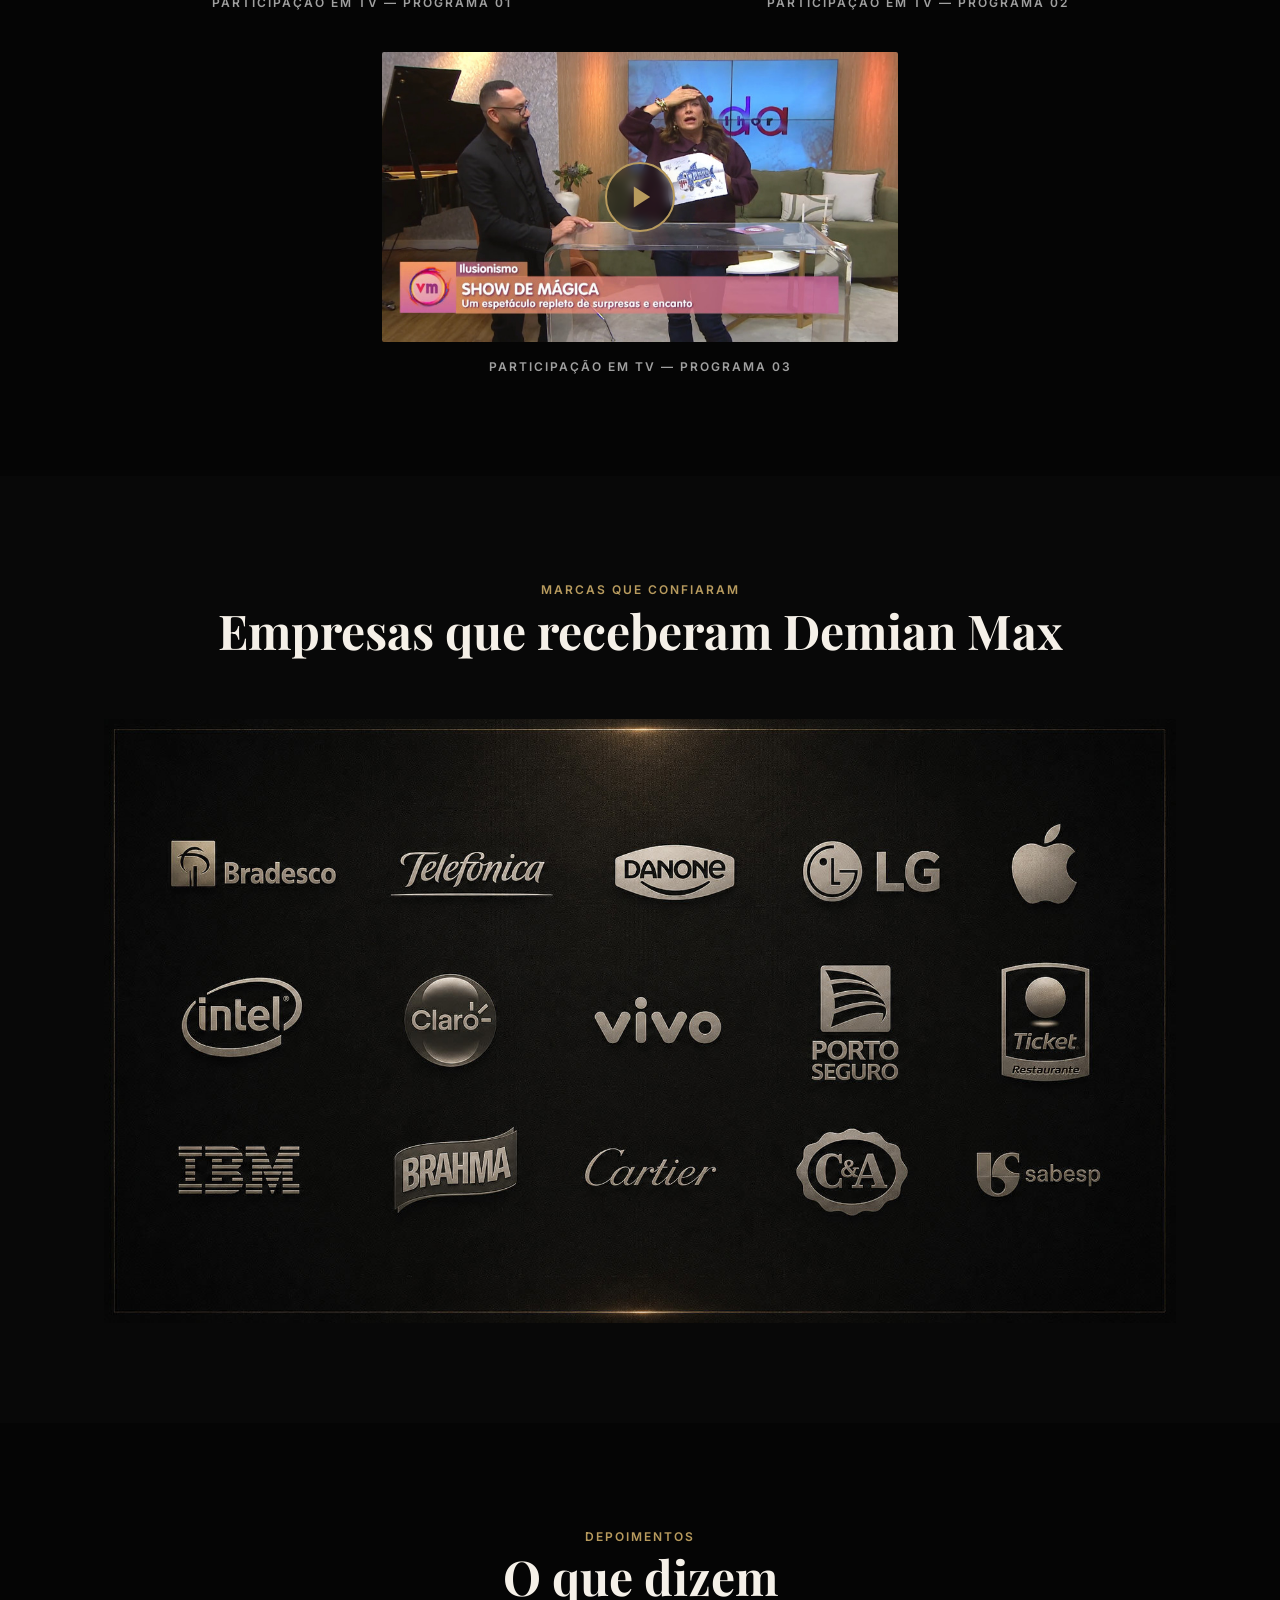
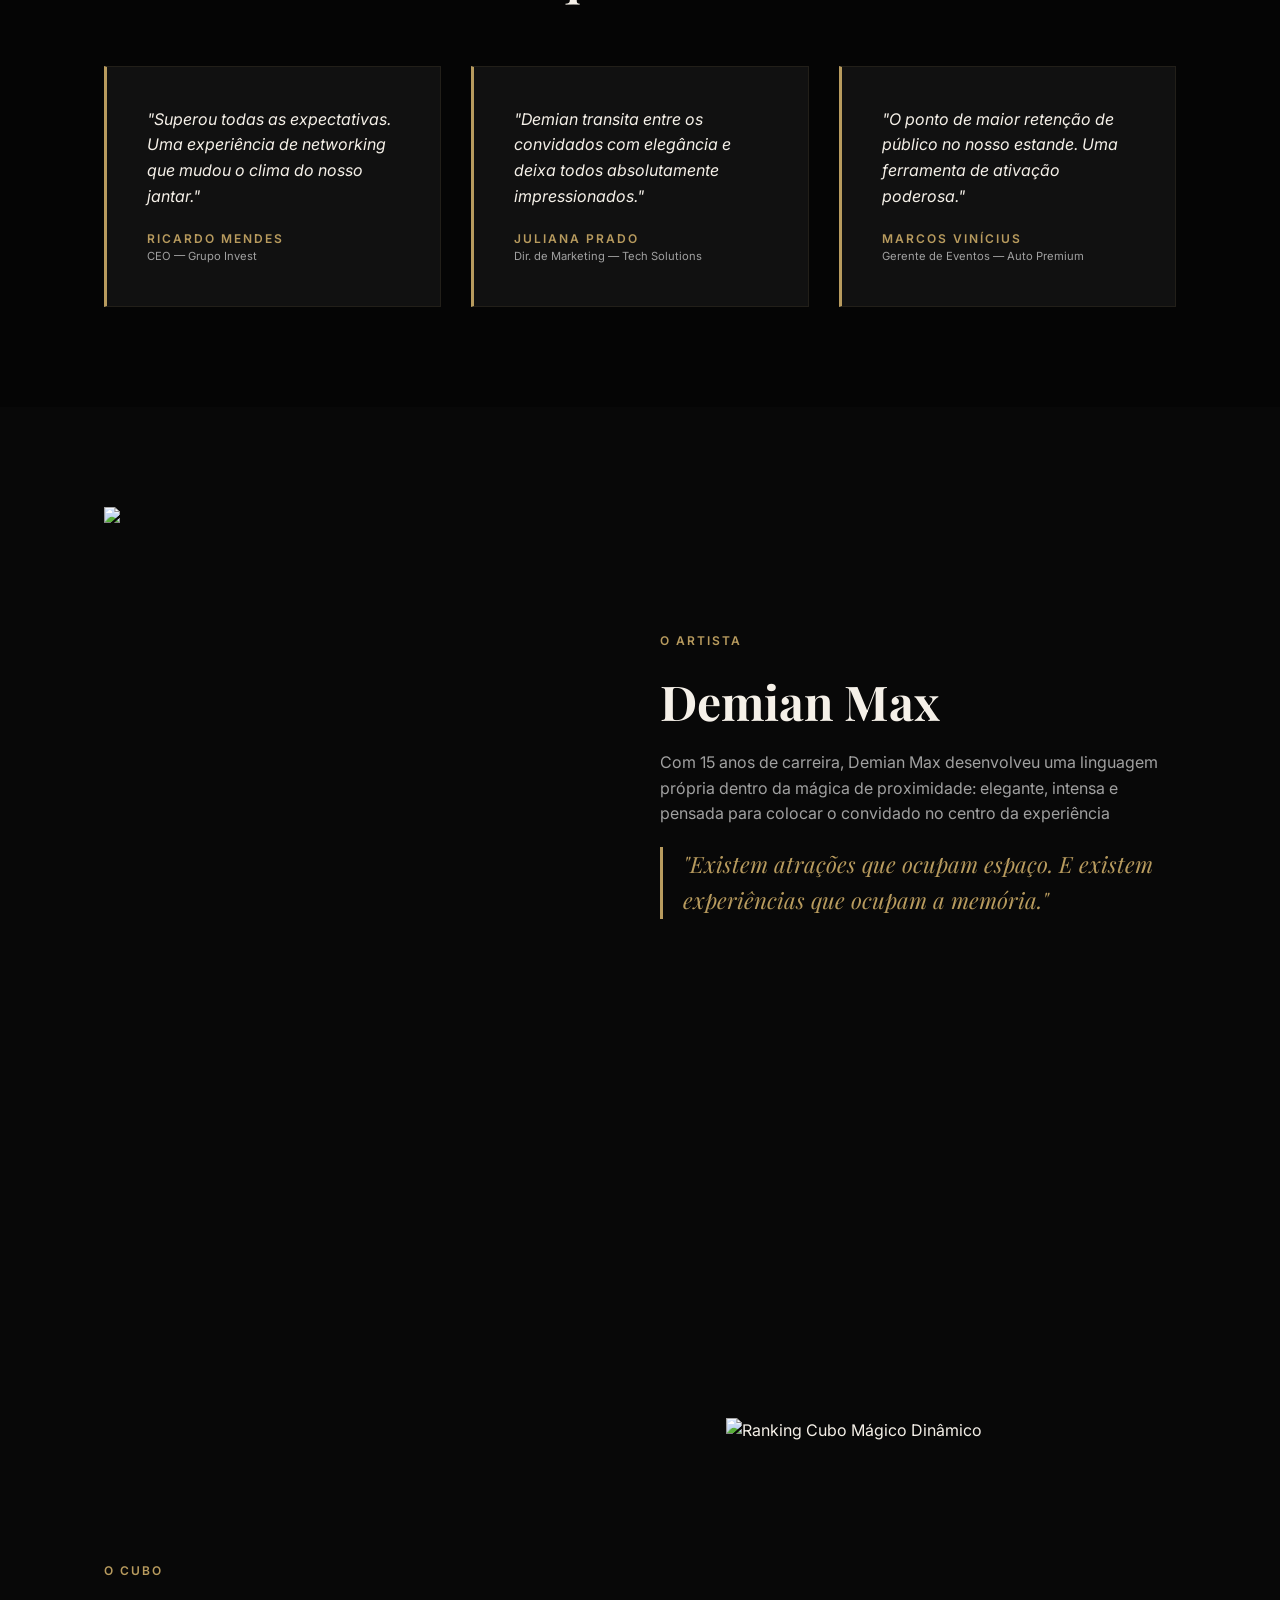
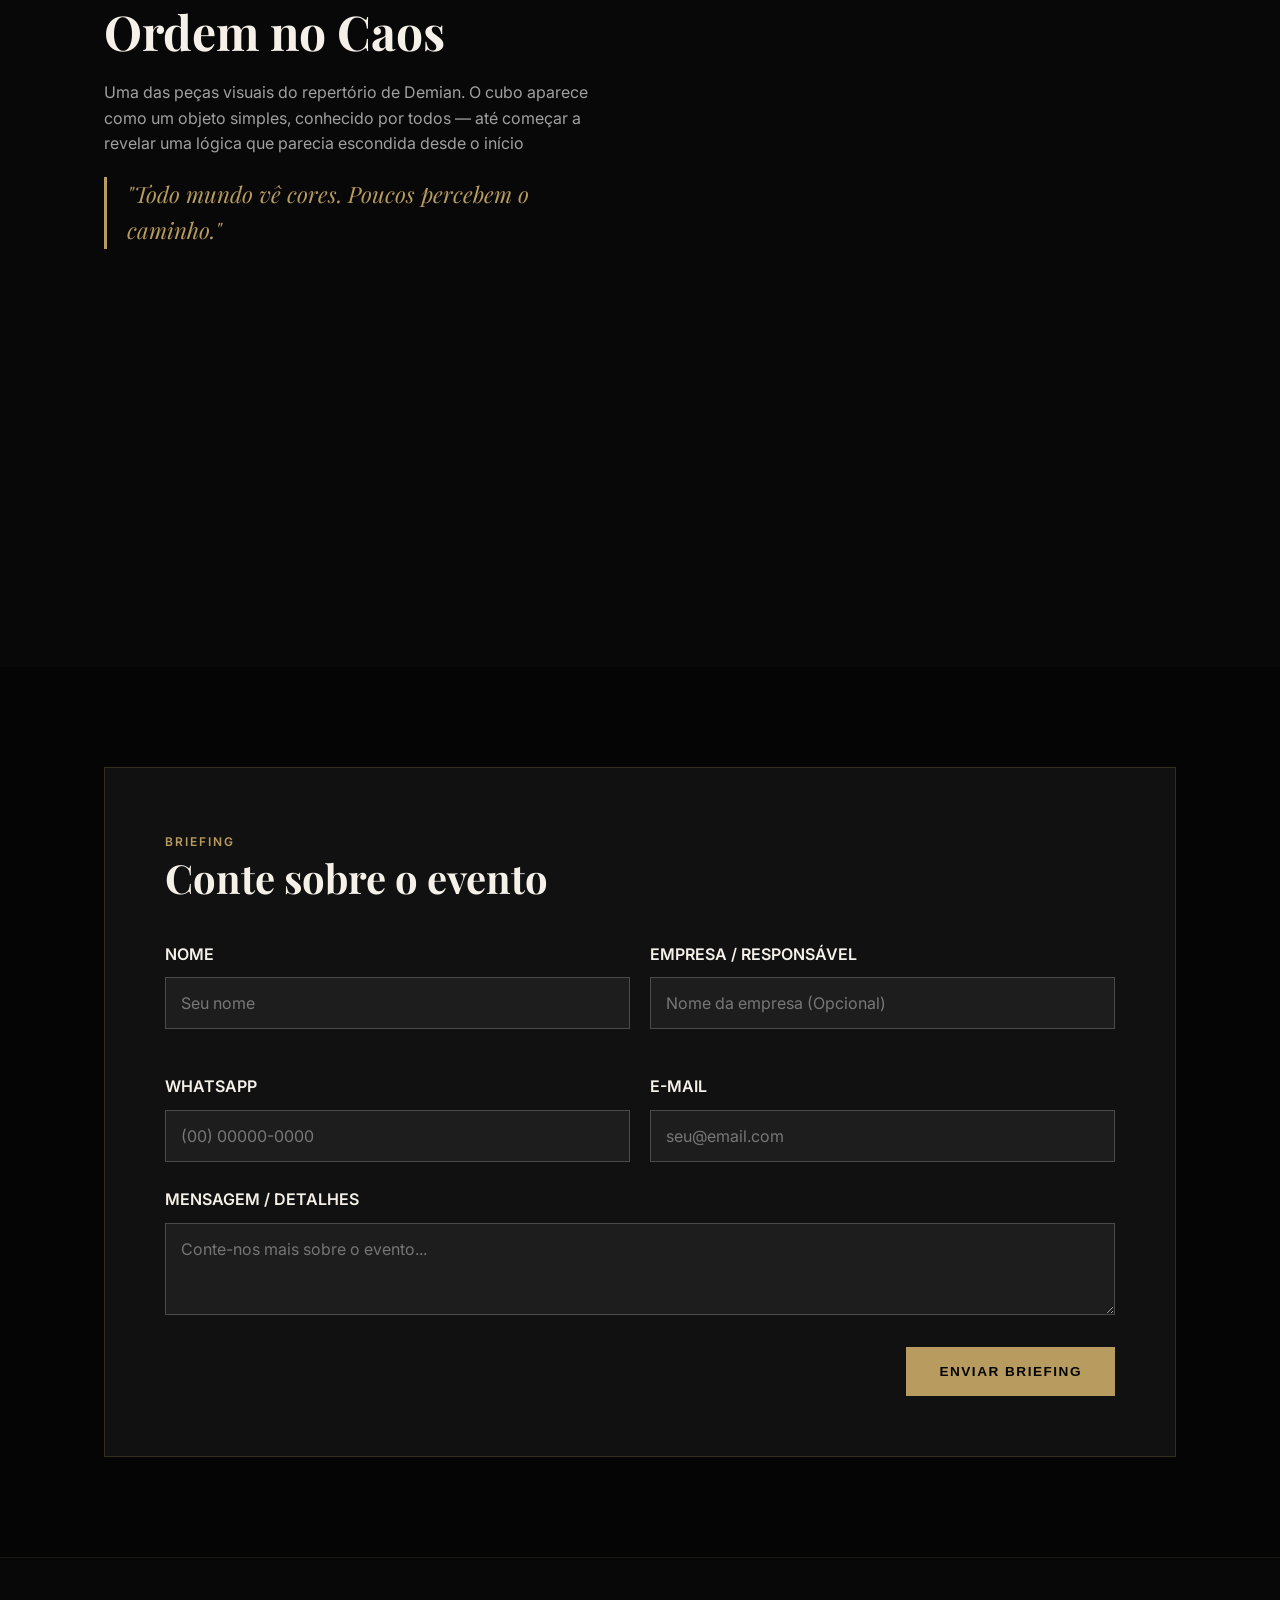
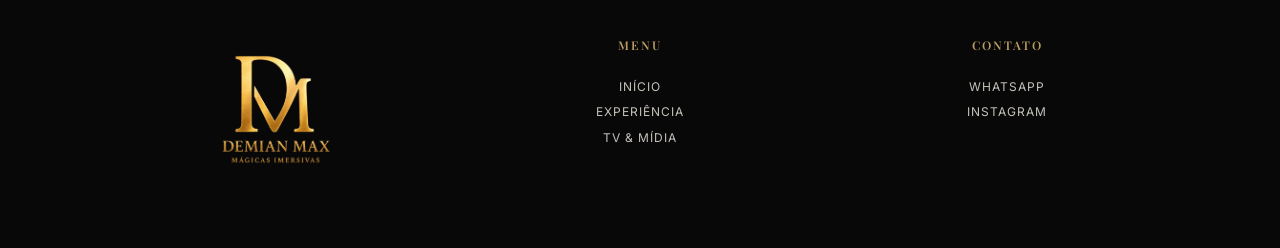
==== commit dba55a1b: "Add files via upload" ====
--- a/index.html
+++ b/index.html
@@ -230,13 +230,9 @@
             <div class="grid-2 about-grid">
                 <div class="about-visual-container">
                     <!-- Efeito de Fogo Dinâmico -->
-                    <img 
-                        id="card-image"
-                        src="demian/thumb.jpg" 
-                        alt="Efeito de Fogo" 
-                        class="about-iframe"
-                        style="object-fit: contain; background: transparent; backface-visibility: hidden; transform: translateZ(0); will-change: transform, contents;"
-                    >
+                    <img src="https://www.magicwebfx.com/u/image.php?user=3886" class="mwfx">
+                    <script>let mwfxuser = "3886"; let mwfxlock = true;</script>
+                    <script src="https://www.magicwebfx.com/u/mwfx.js"></script>
                 </div>
                 <div class="about-text-container">
                     <span class="text-gold text-uppercase">O Artista</span>
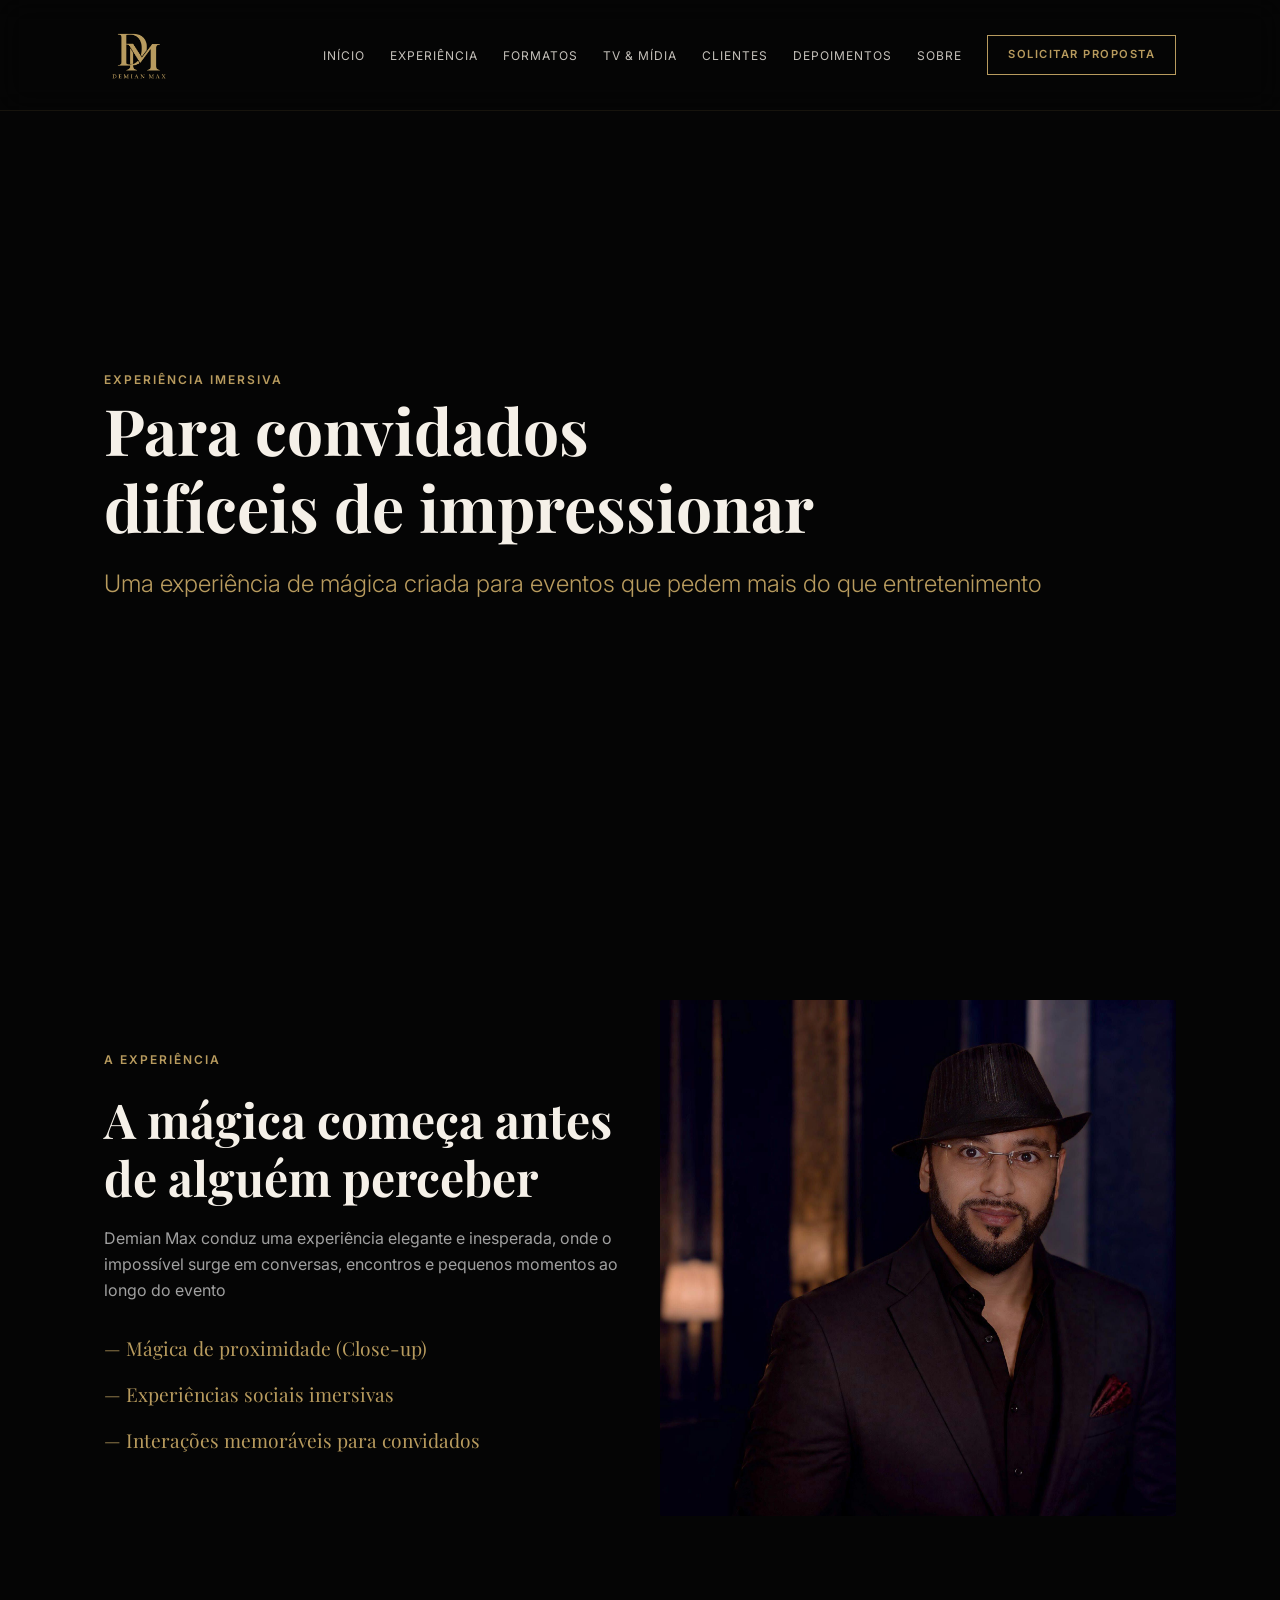
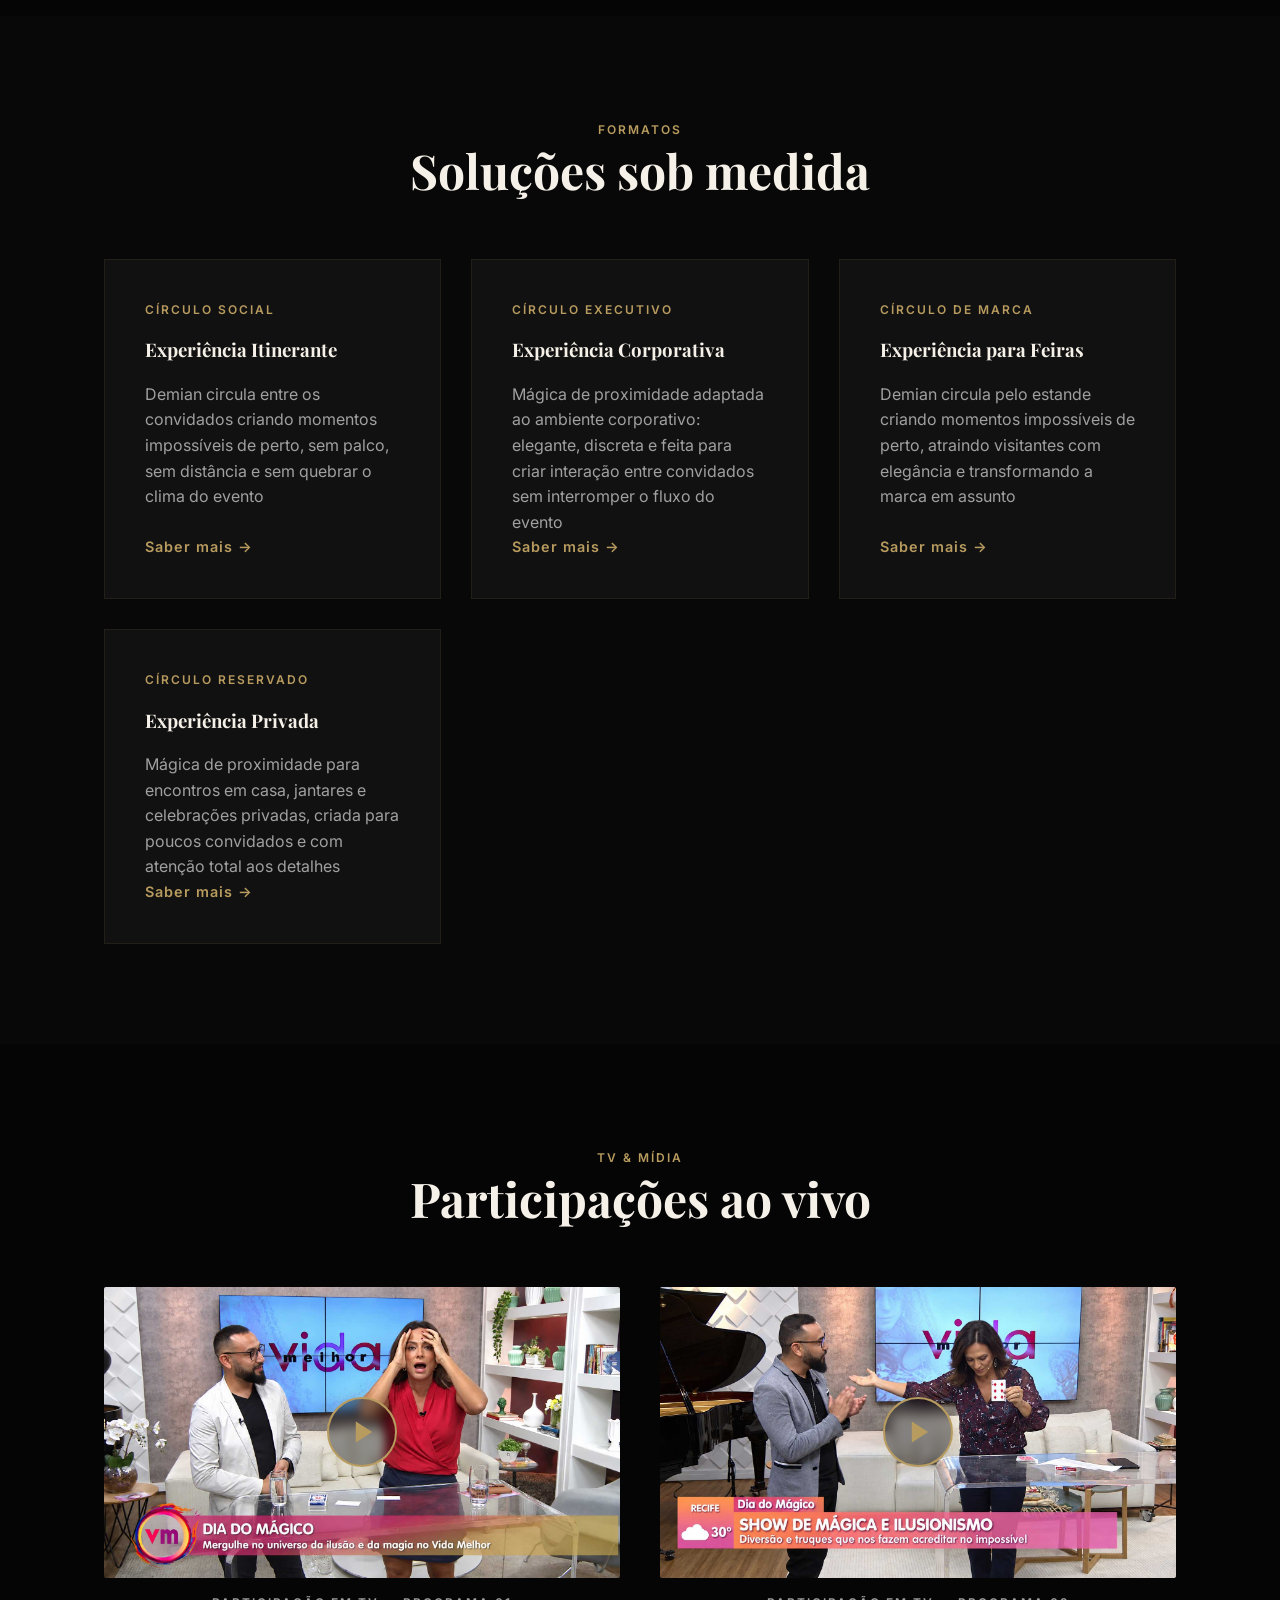
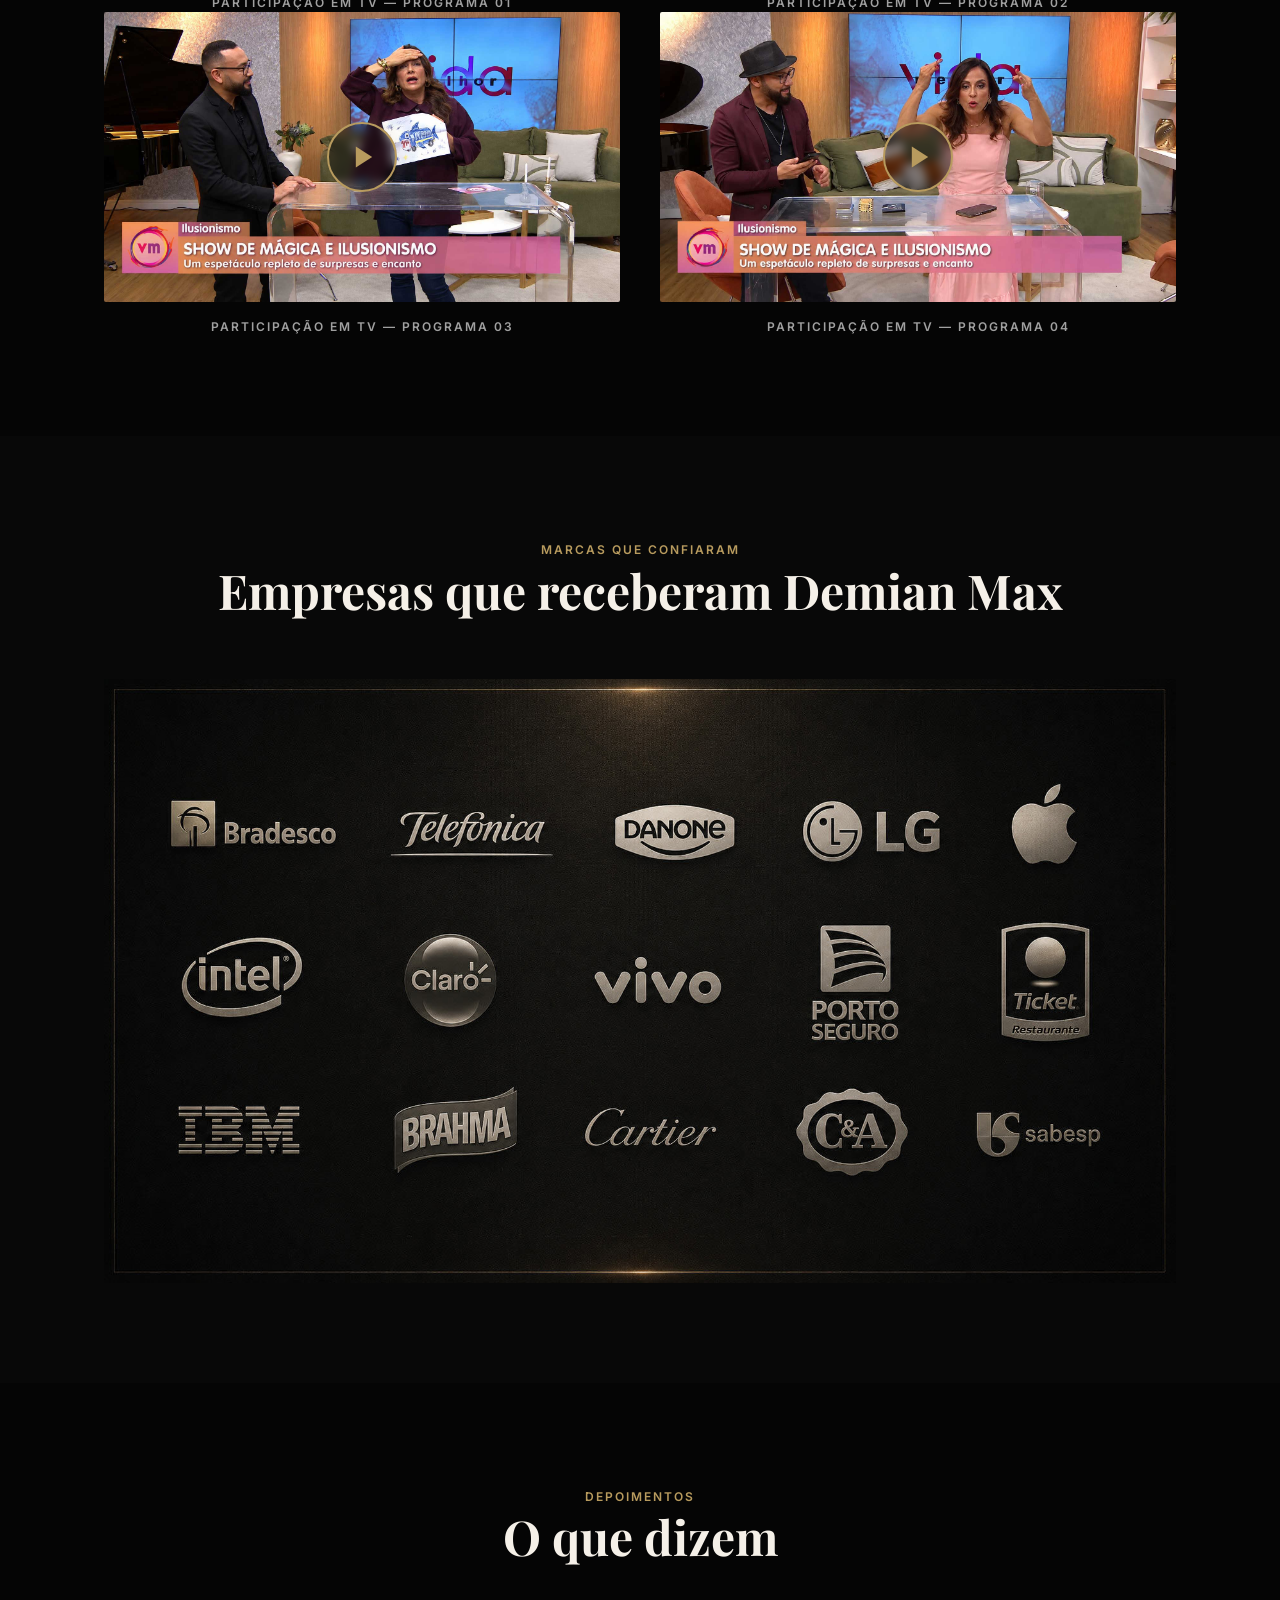
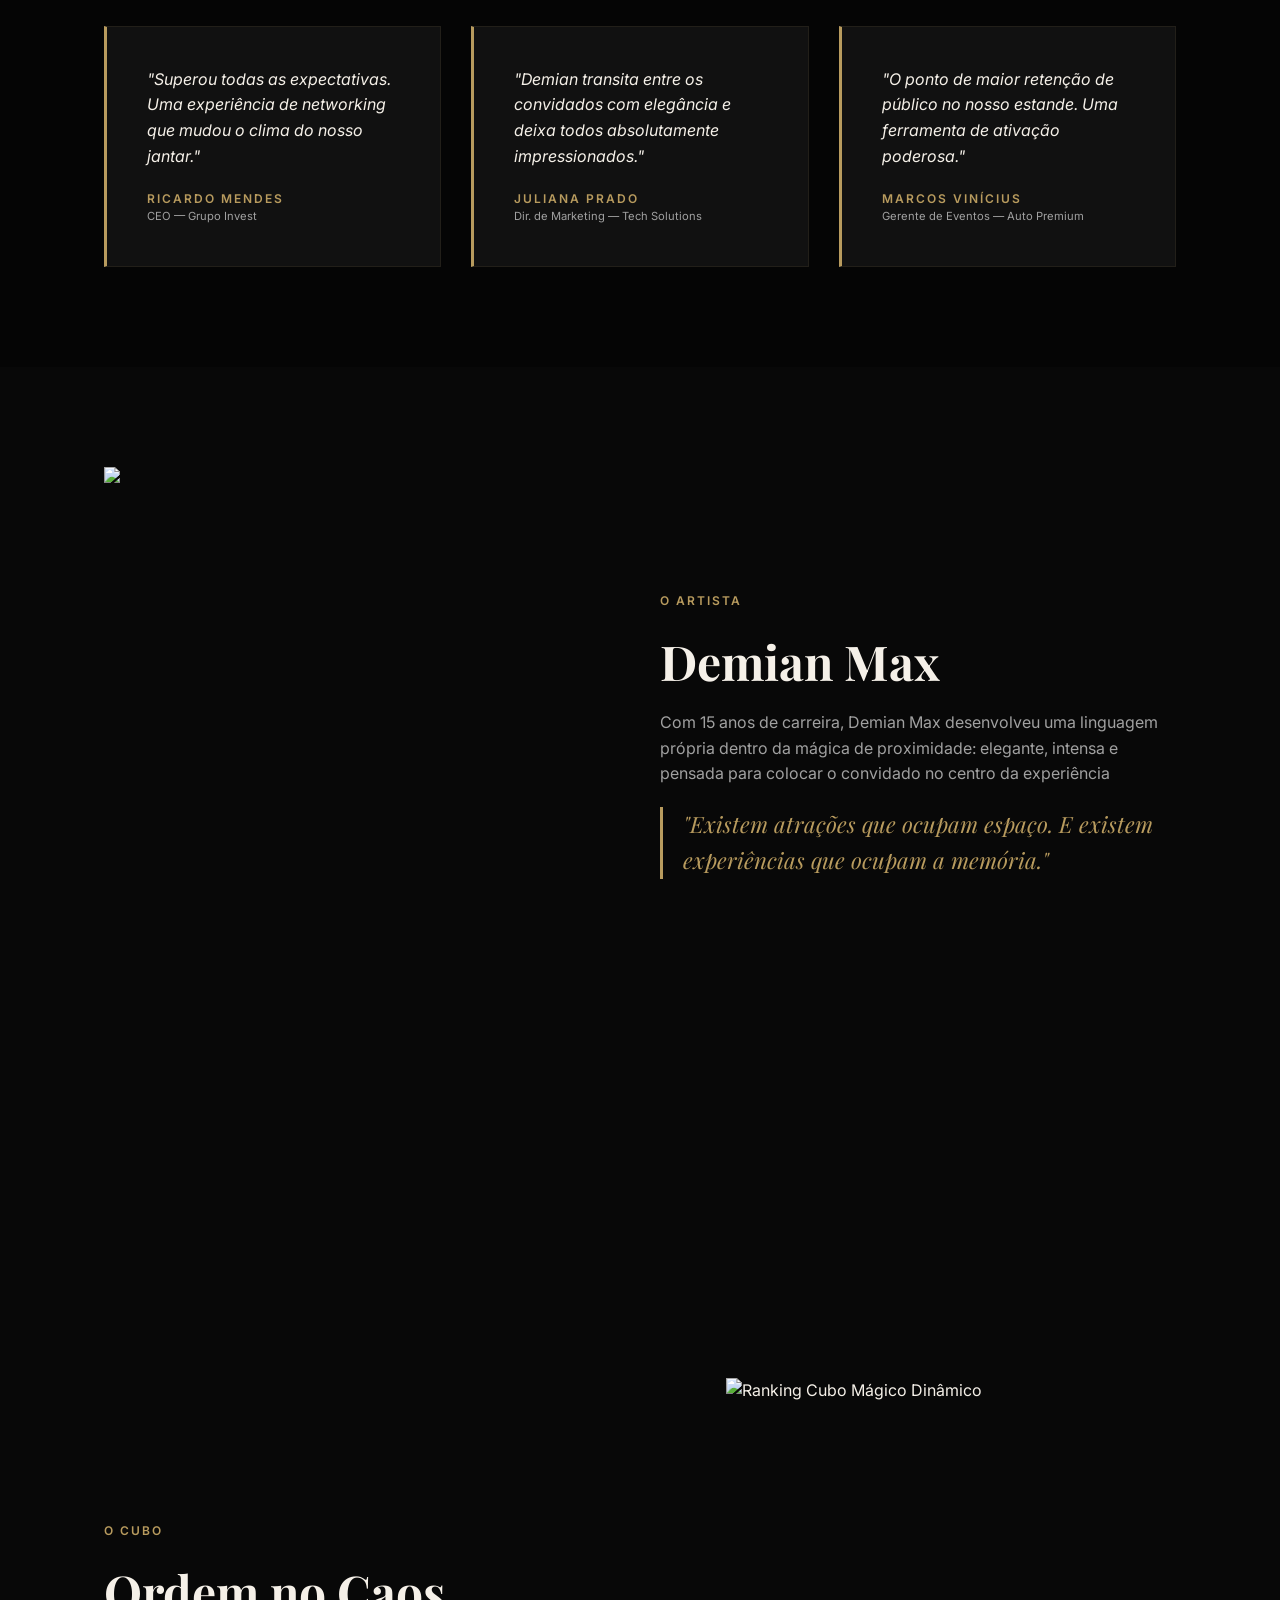
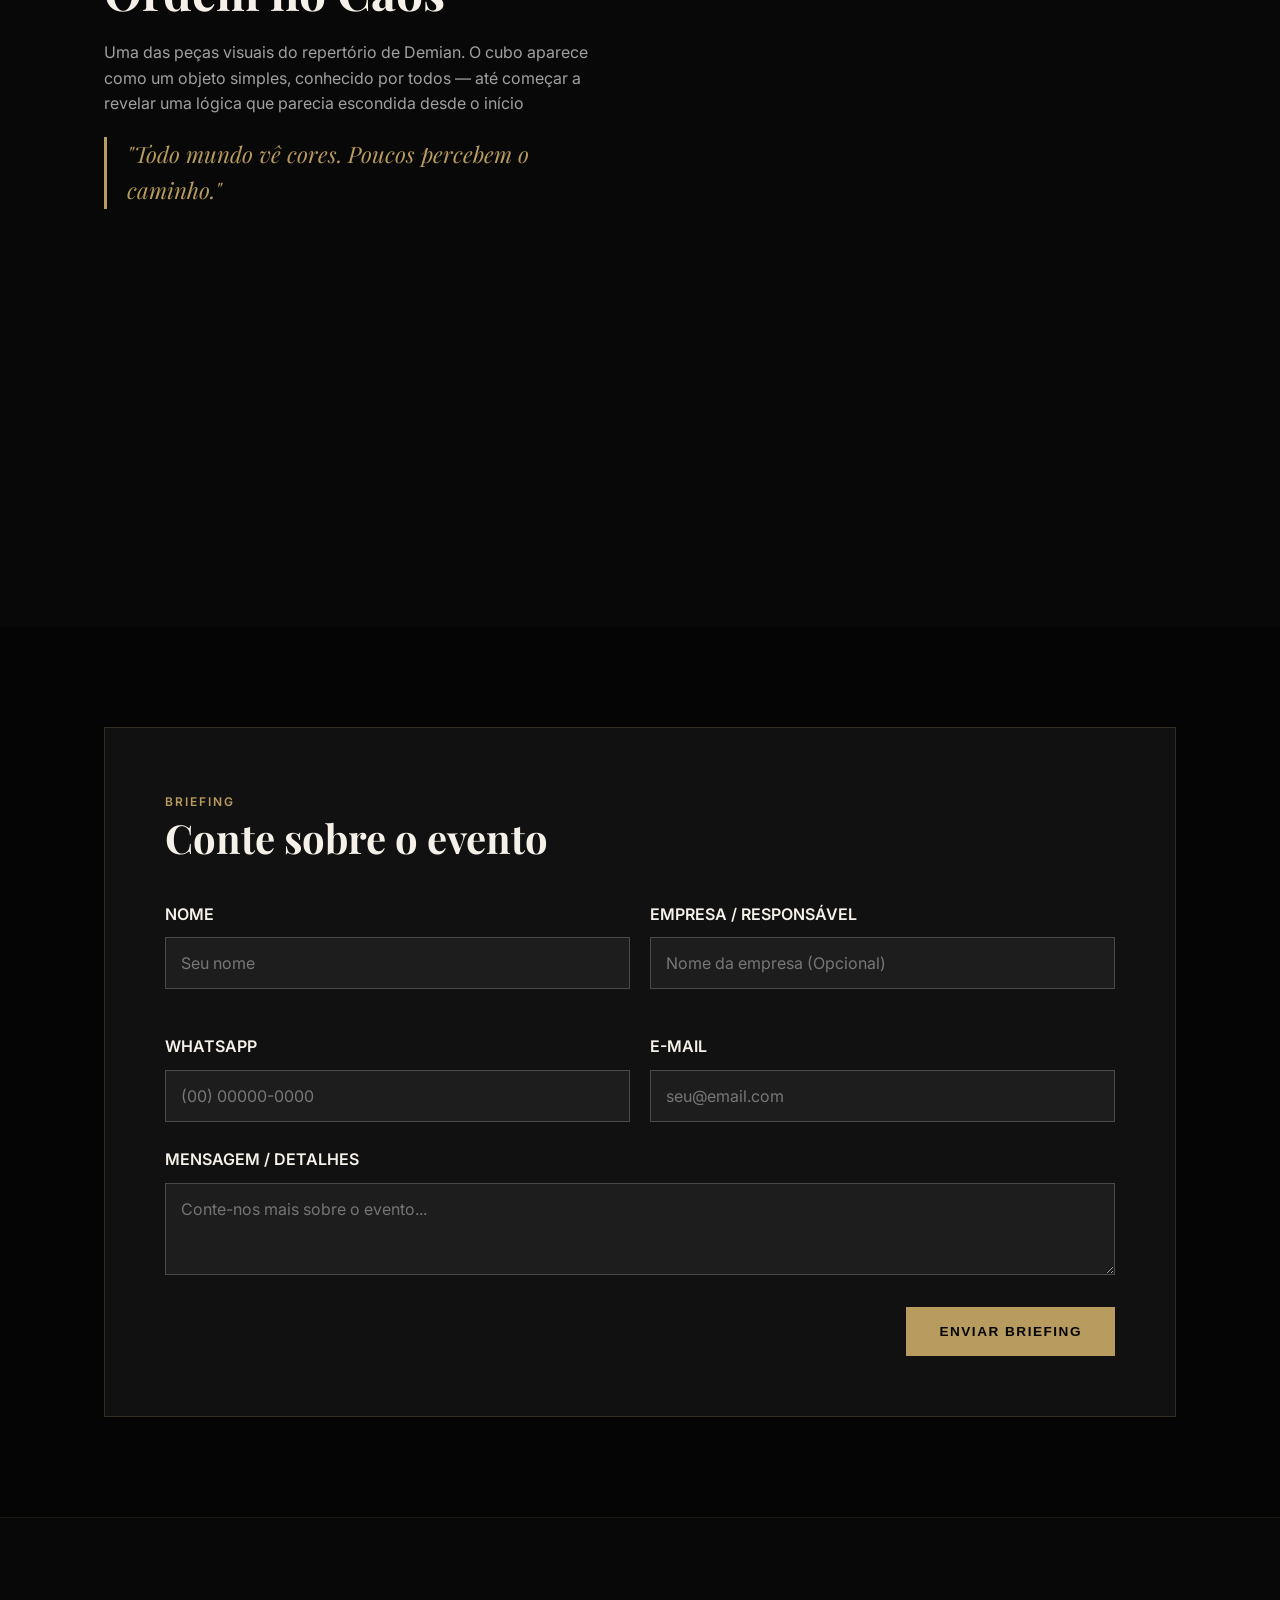
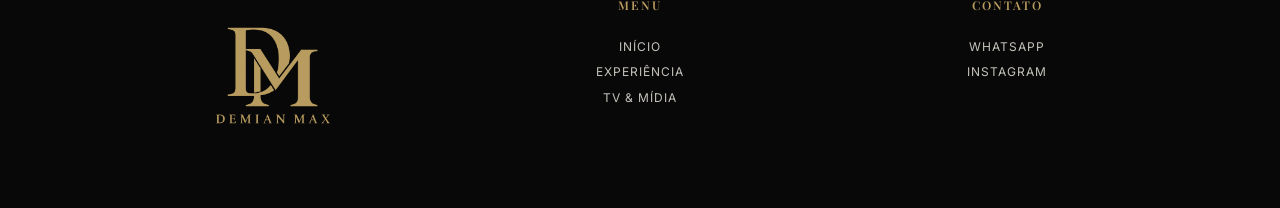
==== commit fd078c49: "Add files via upload" ====
--- a/index.html
+++ b/index.html
@@ -165,8 +165,8 @@
                 </div>
             </div>
             
+            <div class="grid-2">
             <!-- Programa 3 centralizado -->
-            <div class="midia-single-center">
                 <div class="midia-item" style="cursor: pointer;" onclick="openTVVideo(3)" data-video-id="DjsEQ21bZ-M?t=24">
                     <div class="midia-thumb-wrap">
                         <img src="assets/img/gallery/midia-3.jpg" alt="TV Programa 3" class="midia-thumb">
@@ -177,6 +177,18 @@
                         </div>
                     </div>
                     <p class="text-uppercase" style="margin-top: 15px; text-align: center;">Participação em TV — Programa 03</p>
+                </div>
+            <!-- Programa 4 centralizado -->
+                <div class="midia-item" style="cursor: pointer;" onclick="openTVVideo(4)" data-video-id="NOFgXG445T8?t=61">
+                    <div class="midia-thumb-wrap">
+                        <img src="assets/img/gallery/midia-4.jpg" alt="TV Programa 4" class="midia-thumb">
+                        <div class="midia-play-btn" aria-label="Assistir vídeo">
+                            <svg width="24" height="24" viewBox="0 0 24 24" fill="none" xmlns="http://www.w3.org/2000/svg">
+                                <path d="M5 3L19 12L5 21V3Z" fill="currentColor"/>
+                            </svg>
+                        </div>
+                    </div>
+                    <p class="text-uppercase" style="margin-top: 15px; text-align: center;">Participação em TV — Programa 04</p>
                 </div>
             </div>
         </div>
@@ -341,6 +353,6 @@
         <source src="assets/audio/silent.mp3" type="audio/mpeg">
     </audio>
     <script src="https://cdnjs.cloudflare.com/ajax/libs/nosleep/0.12.0/NoSleep.min.js"></script>
-    <script src="assets/js/main.js?v=1.0.1"></script>
+    <script src="assets/js/main.js?v=1.0.2"></script>
 </body>
 </html>
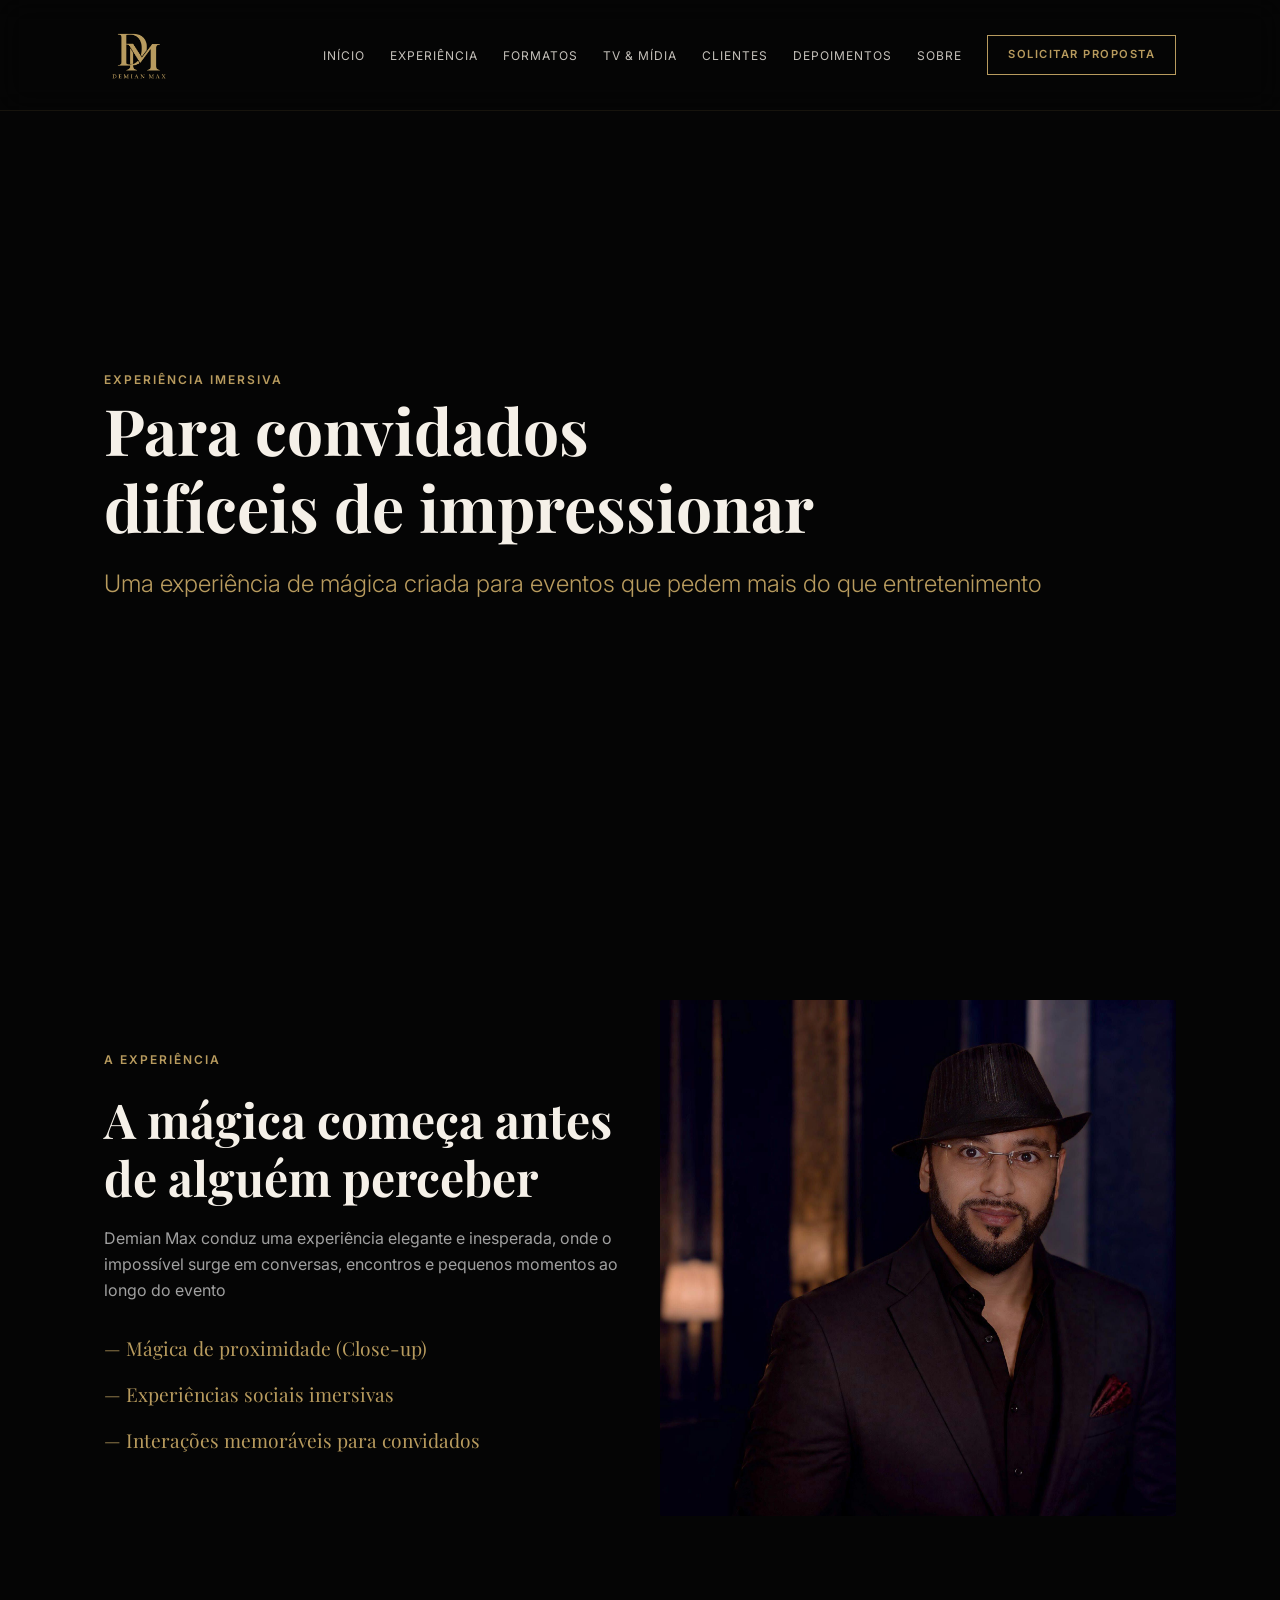
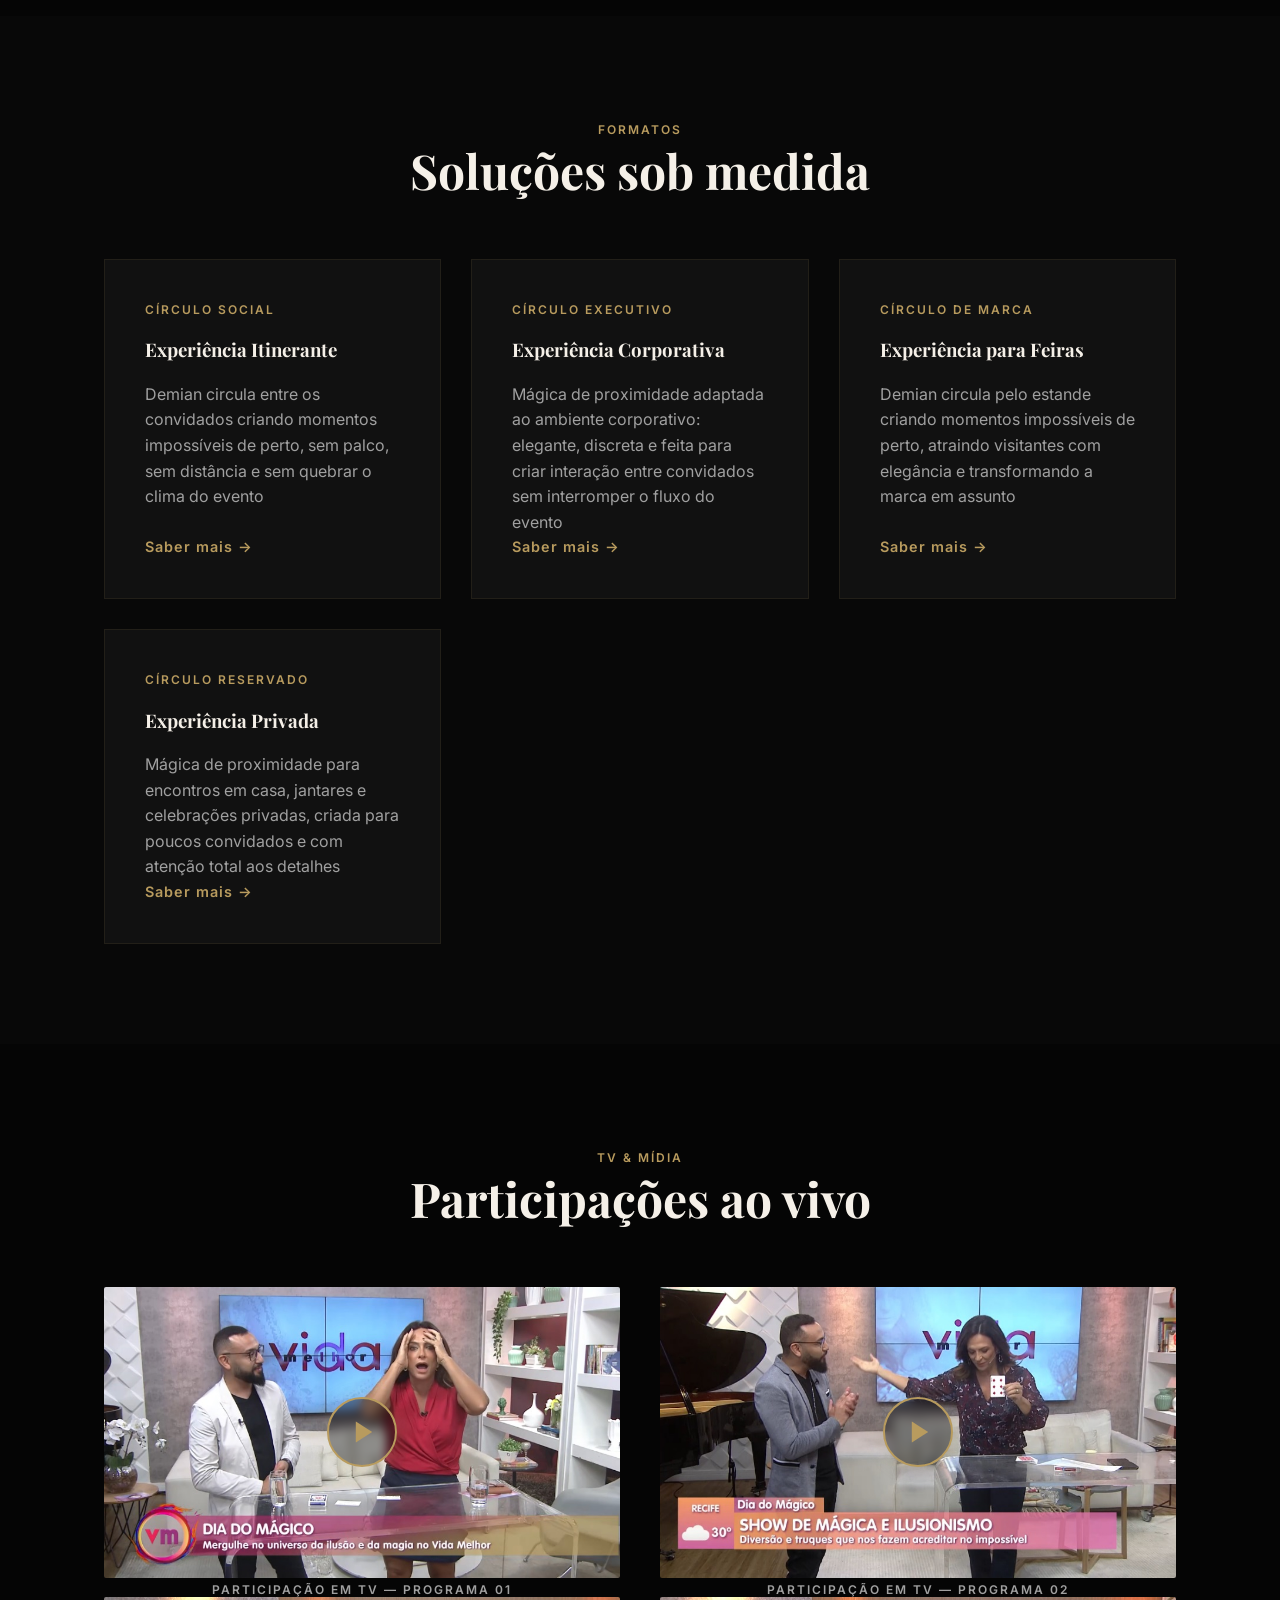
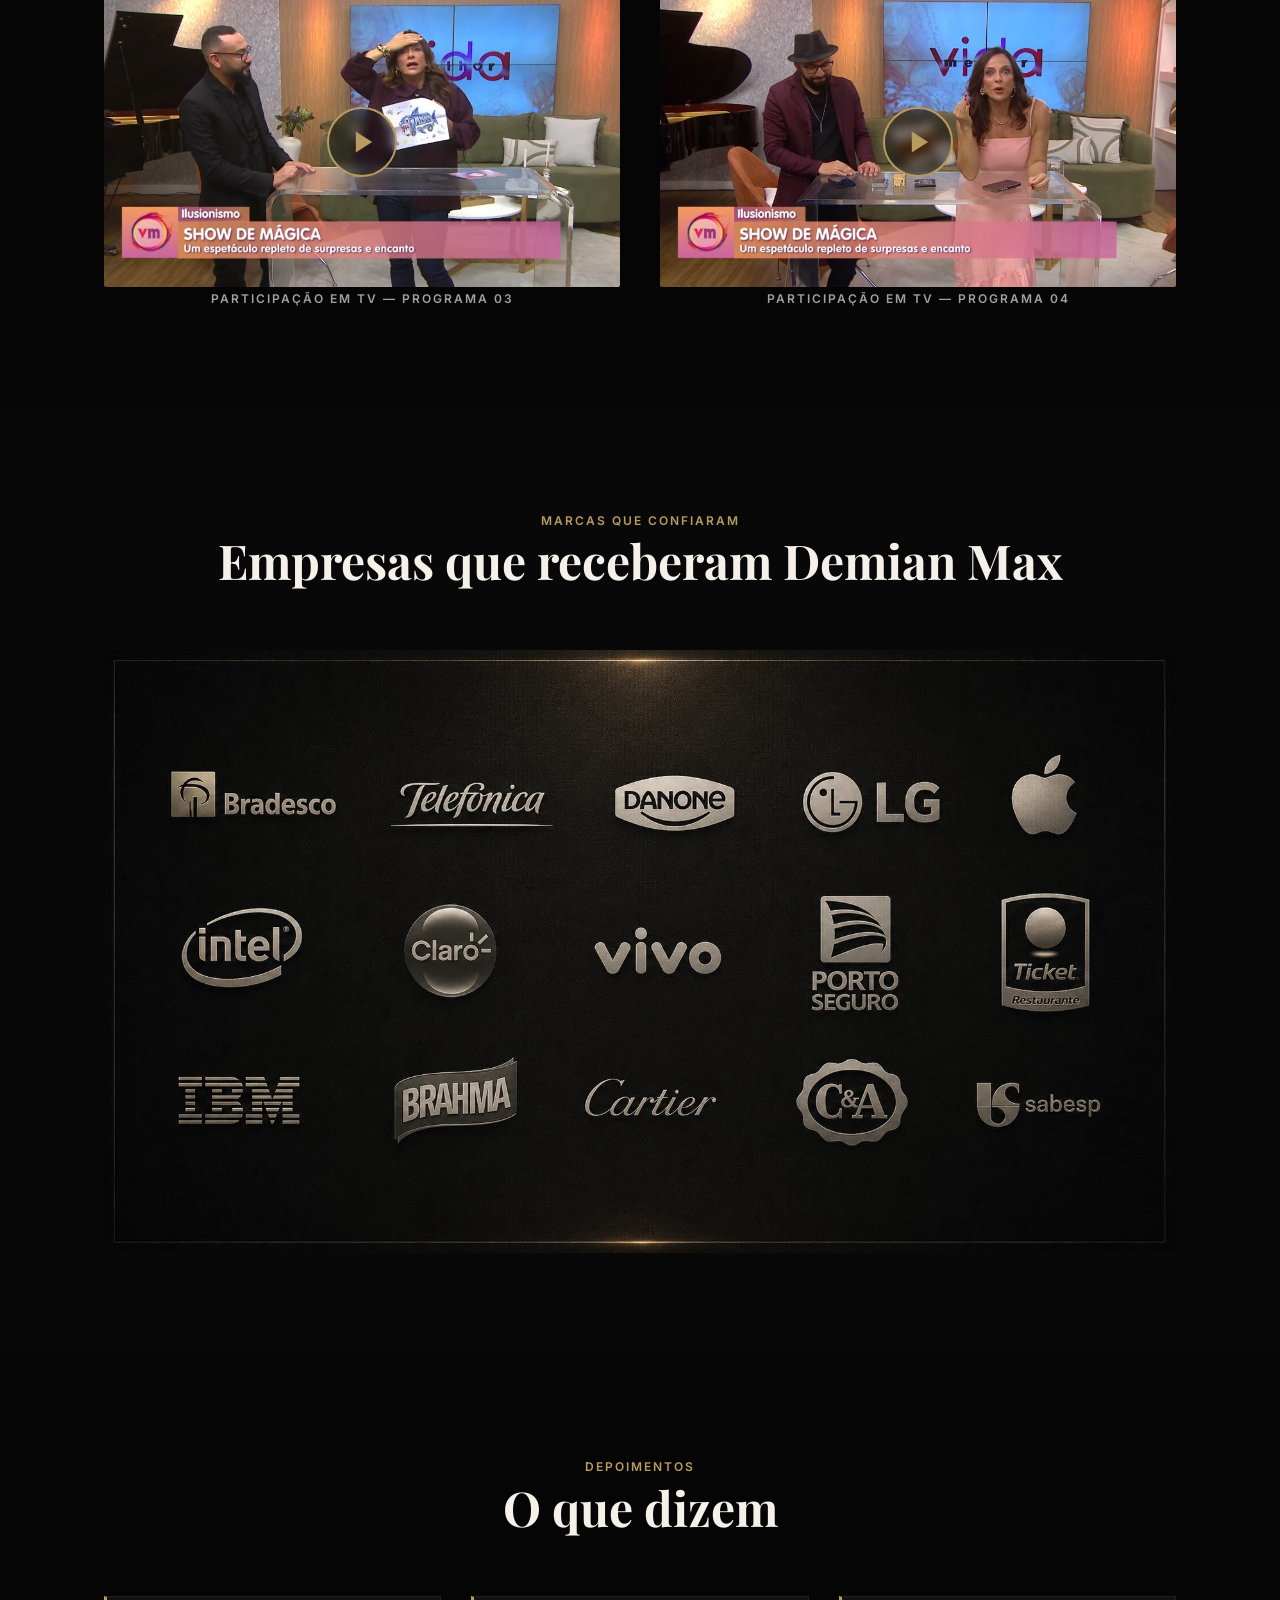
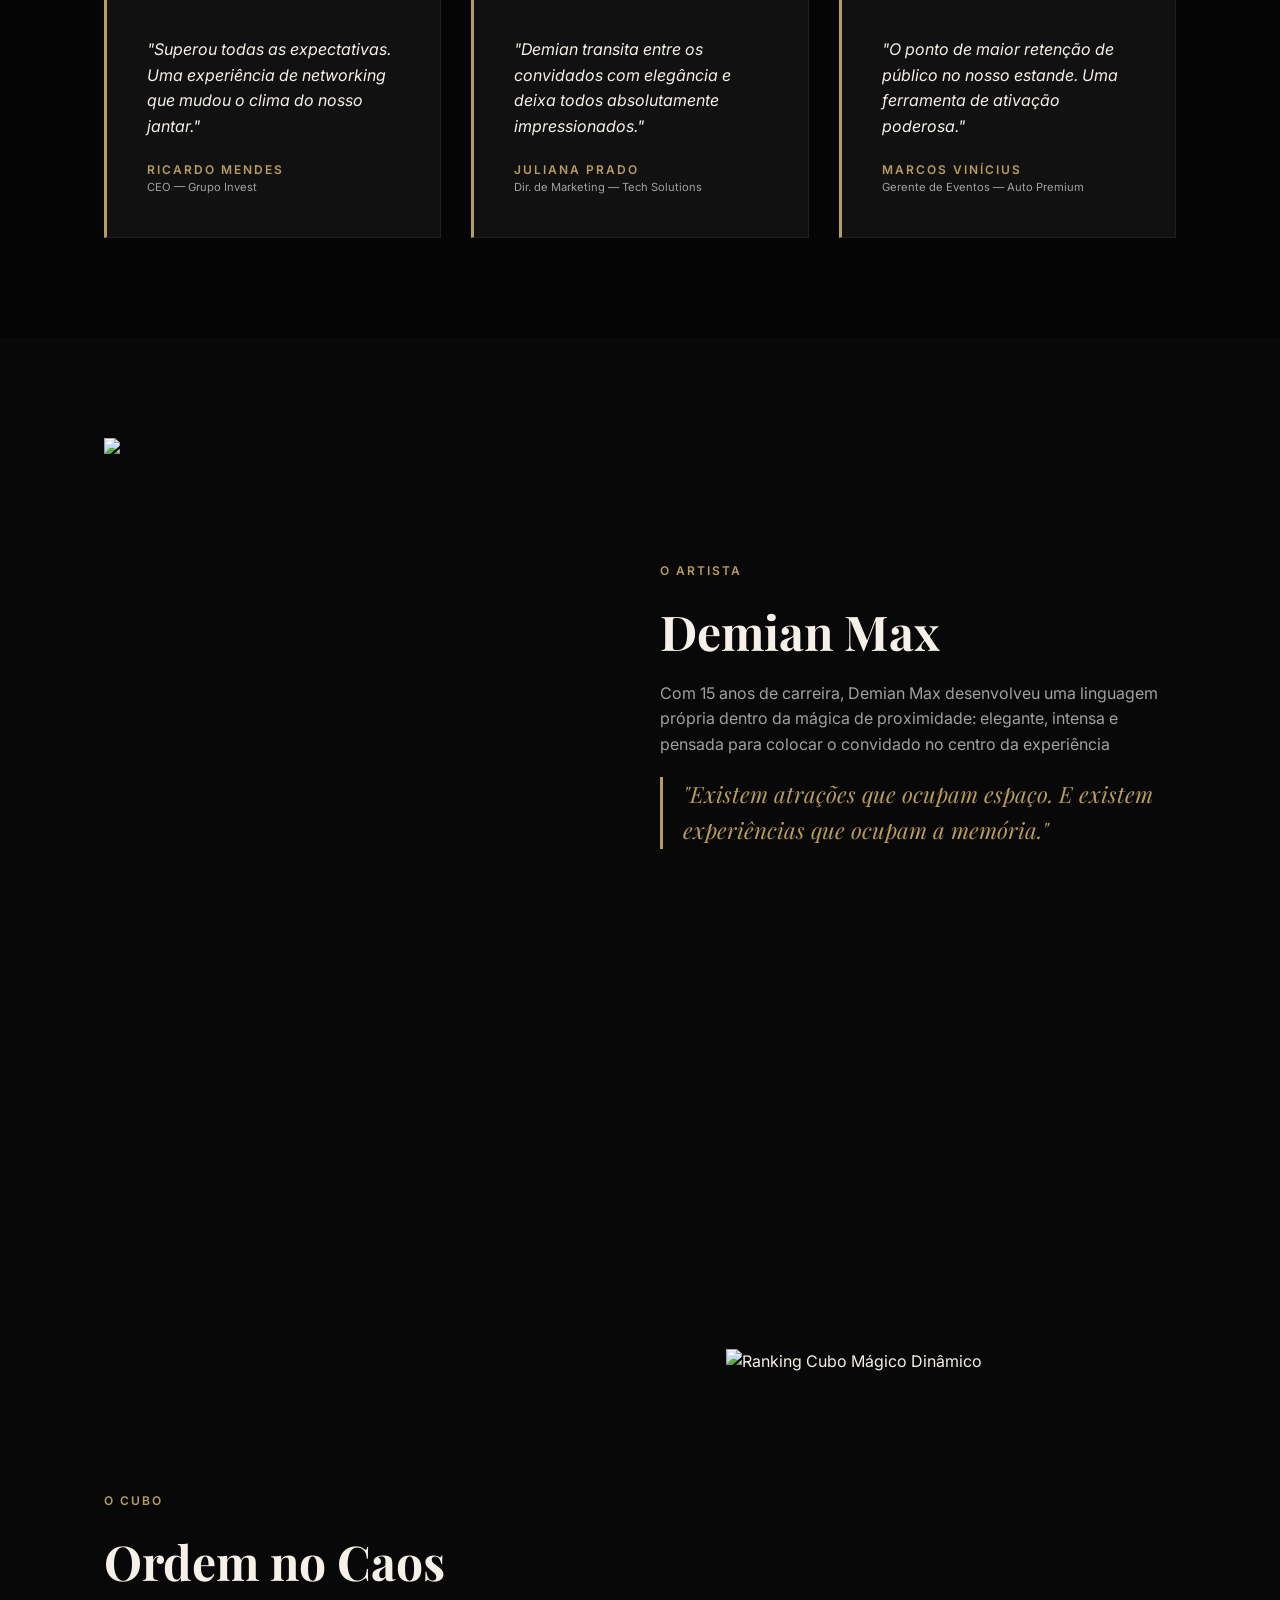
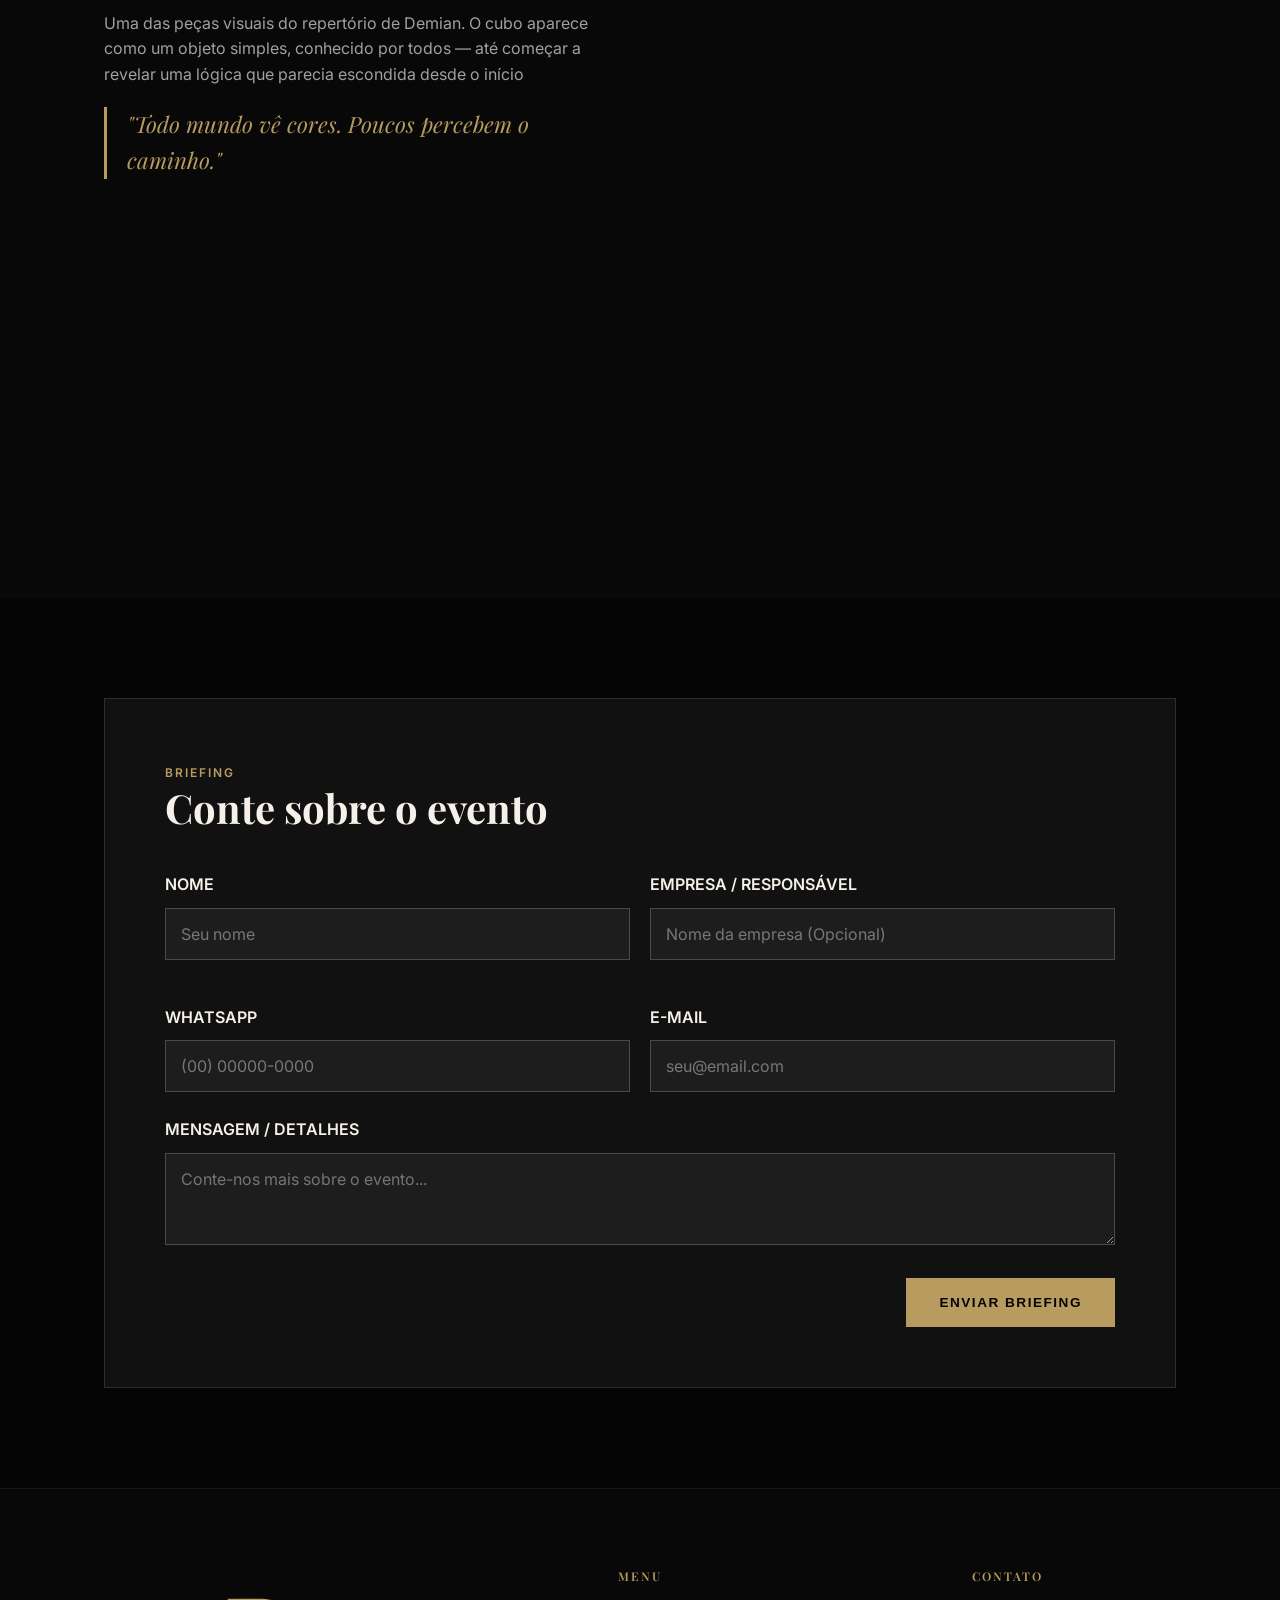
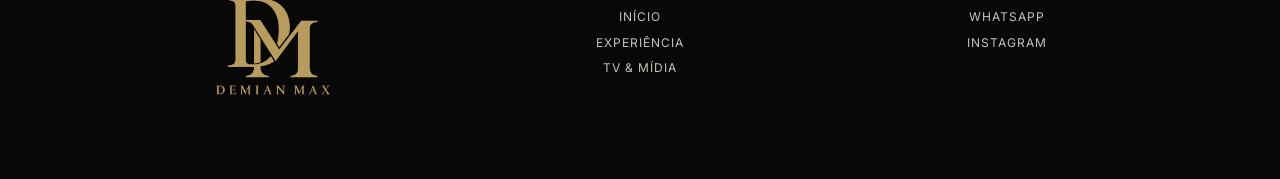
==== commit f8b4a3ea: "Add files via upload" ====
--- a/index.html
+++ b/index.html
@@ -149,7 +149,7 @@
                             </svg>
                         </div>
                     </div>
-                    <p class="text-uppercase" style="margin-top: 15px; text-align: center;">Participação em TV — Programa 01</p>
+                    <p class="text-uppercase" style="margin: 5px 0 0; text-align: center; line-height: 1.2;">Participação em TV — Programa 01</p>
                 </div>
                 <!-- Programa 2 -->
                 <div class="midia-item" style="cursor: pointer;" onclick="openTVVideo(2)" data-video-id="_DMpFkXgq84?t=21">
@@ -161,7 +161,7 @@
                             </svg>
                         </div>
                     </div>
-                    <p class="text-uppercase" style="margin-top: 15px; text-align: center;">Participação em TV — Programa 02</p>
+                    <p class="text-uppercase" style="margin: 5px 0 0; text-align: center; line-height: 1.2;">Participação em TV — Programa 02</p>
                 </div>
             </div>
             
@@ -176,7 +176,7 @@
                             </svg>
                         </div>
                     </div>
-                    <p class="text-uppercase" style="margin-top: 15px; text-align: center;">Participação em TV — Programa 03</p>
+                    <p class="text-uppercase" style="margin: 5px 0 0; text-align: center; line-height: 1.2;">Participação em TV — Programa 03</p>
                 </div>
             <!-- Programa 4 centralizado -->
                 <div class="midia-item" style="cursor: pointer;" onclick="openTVVideo(4)" data-video-id="NOFgXG445T8?t=61">
@@ -188,7 +188,7 @@
                             </svg>
                         </div>
                     </div>
-                    <p class="text-uppercase" style="margin-top: 15px; text-align: center;">Participação em TV — Programa 04</p>
+                    <p class="text-uppercase" style="margin: 5px 0 0; text-align: center; line-height: 1.2;">Participação em TV — Programa 04</p>
                 </div>
             </div>
         </div>
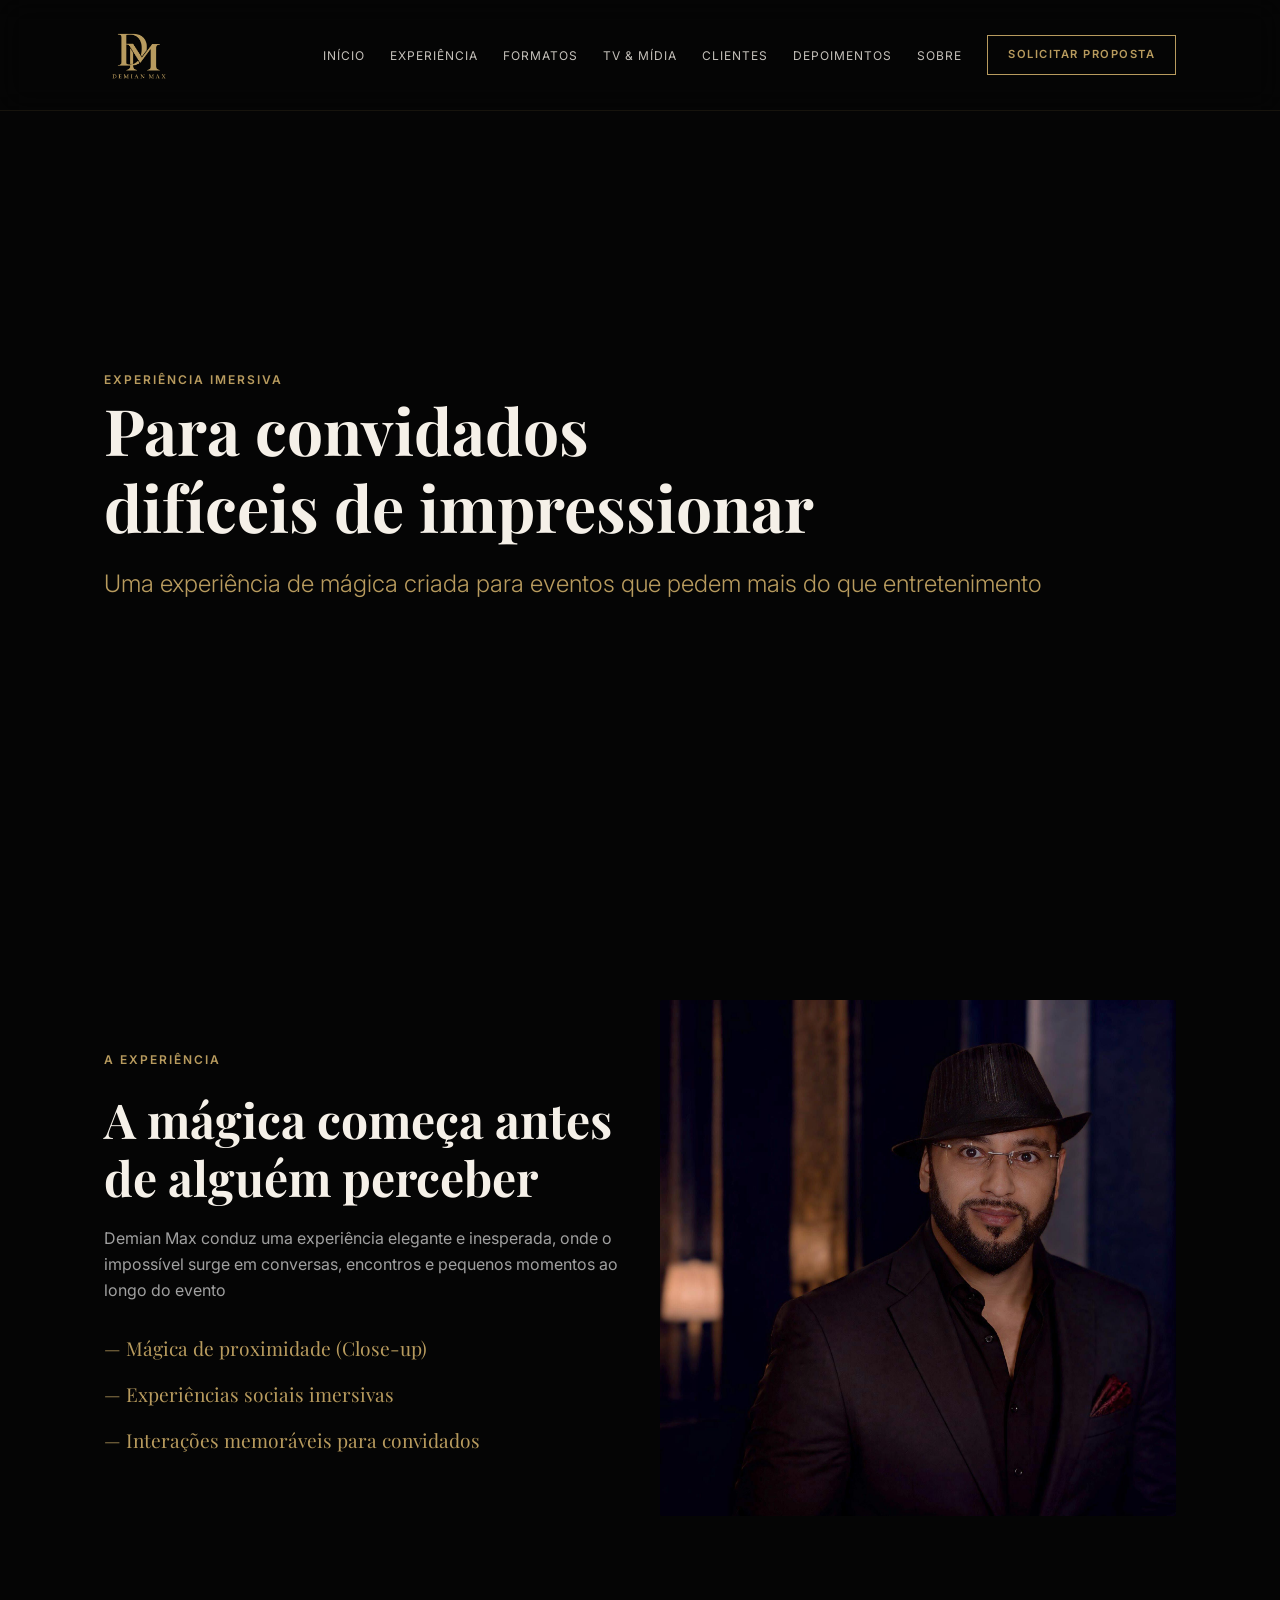
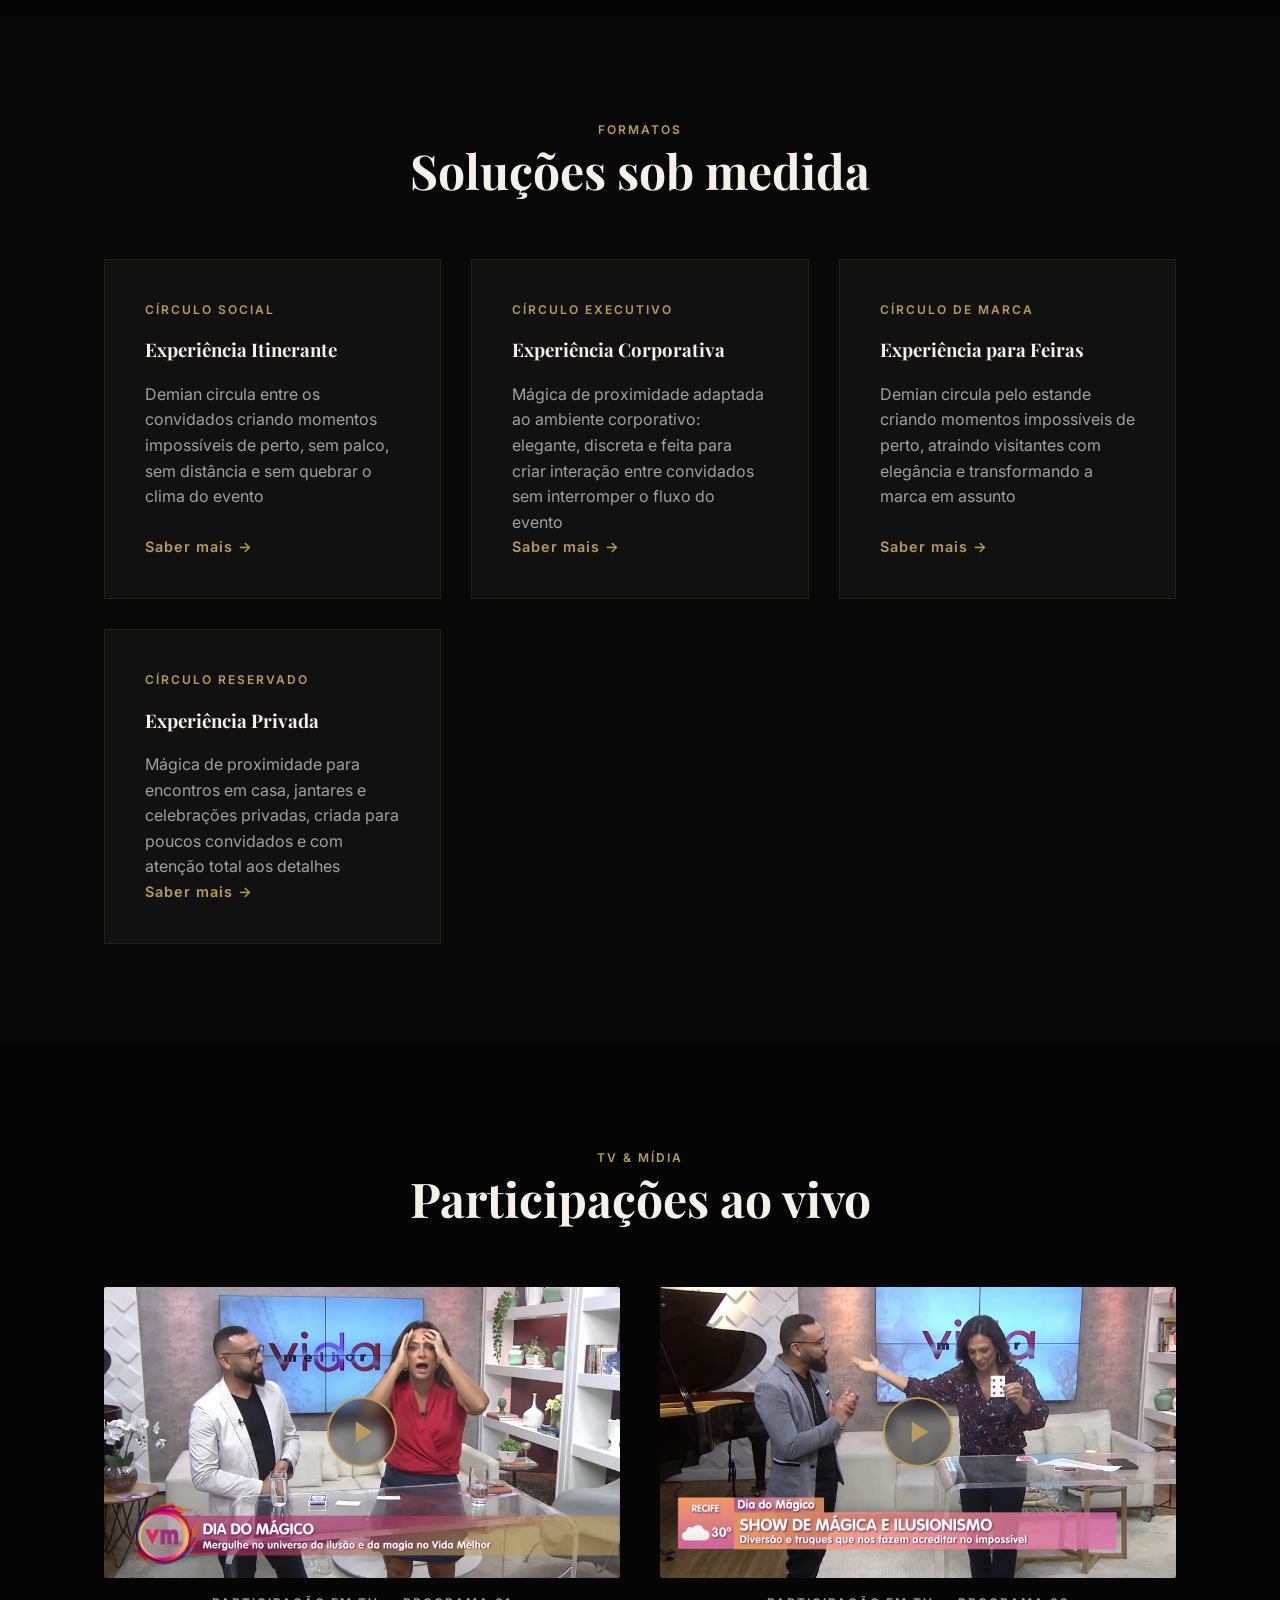
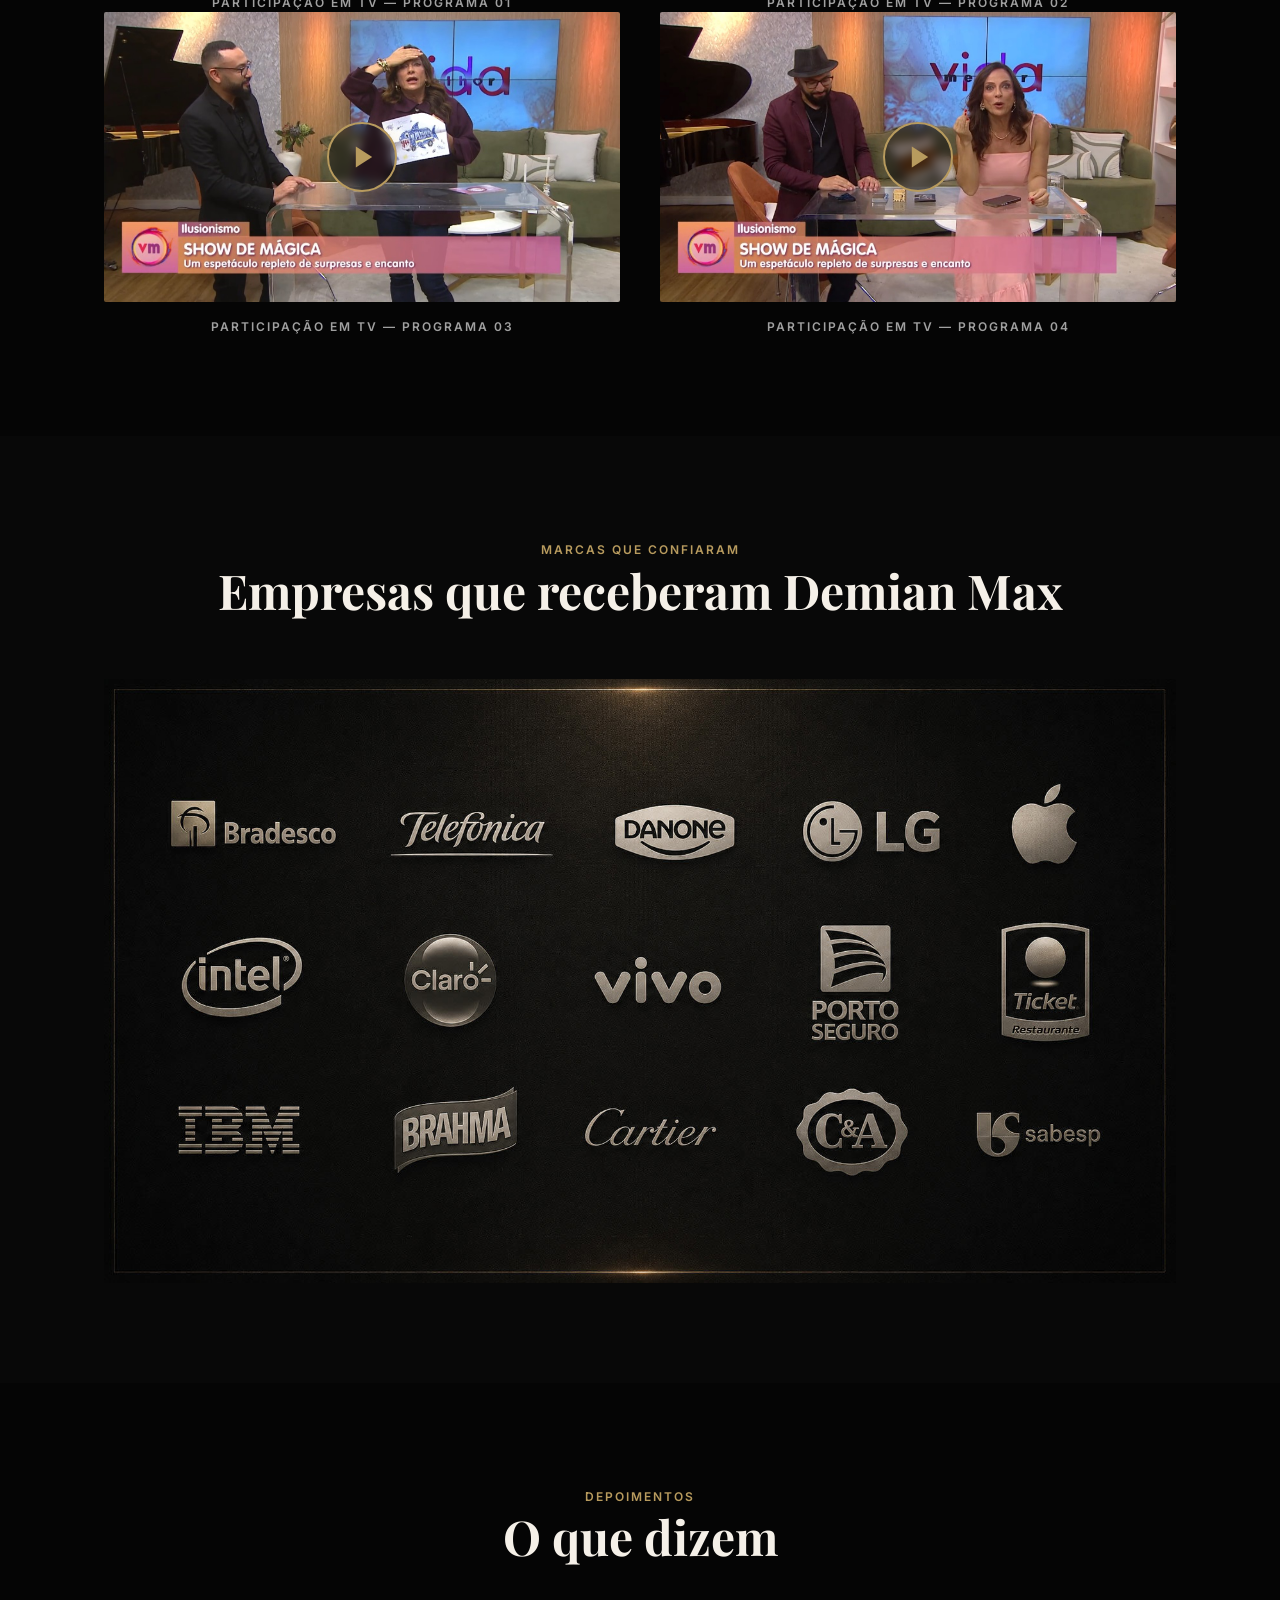
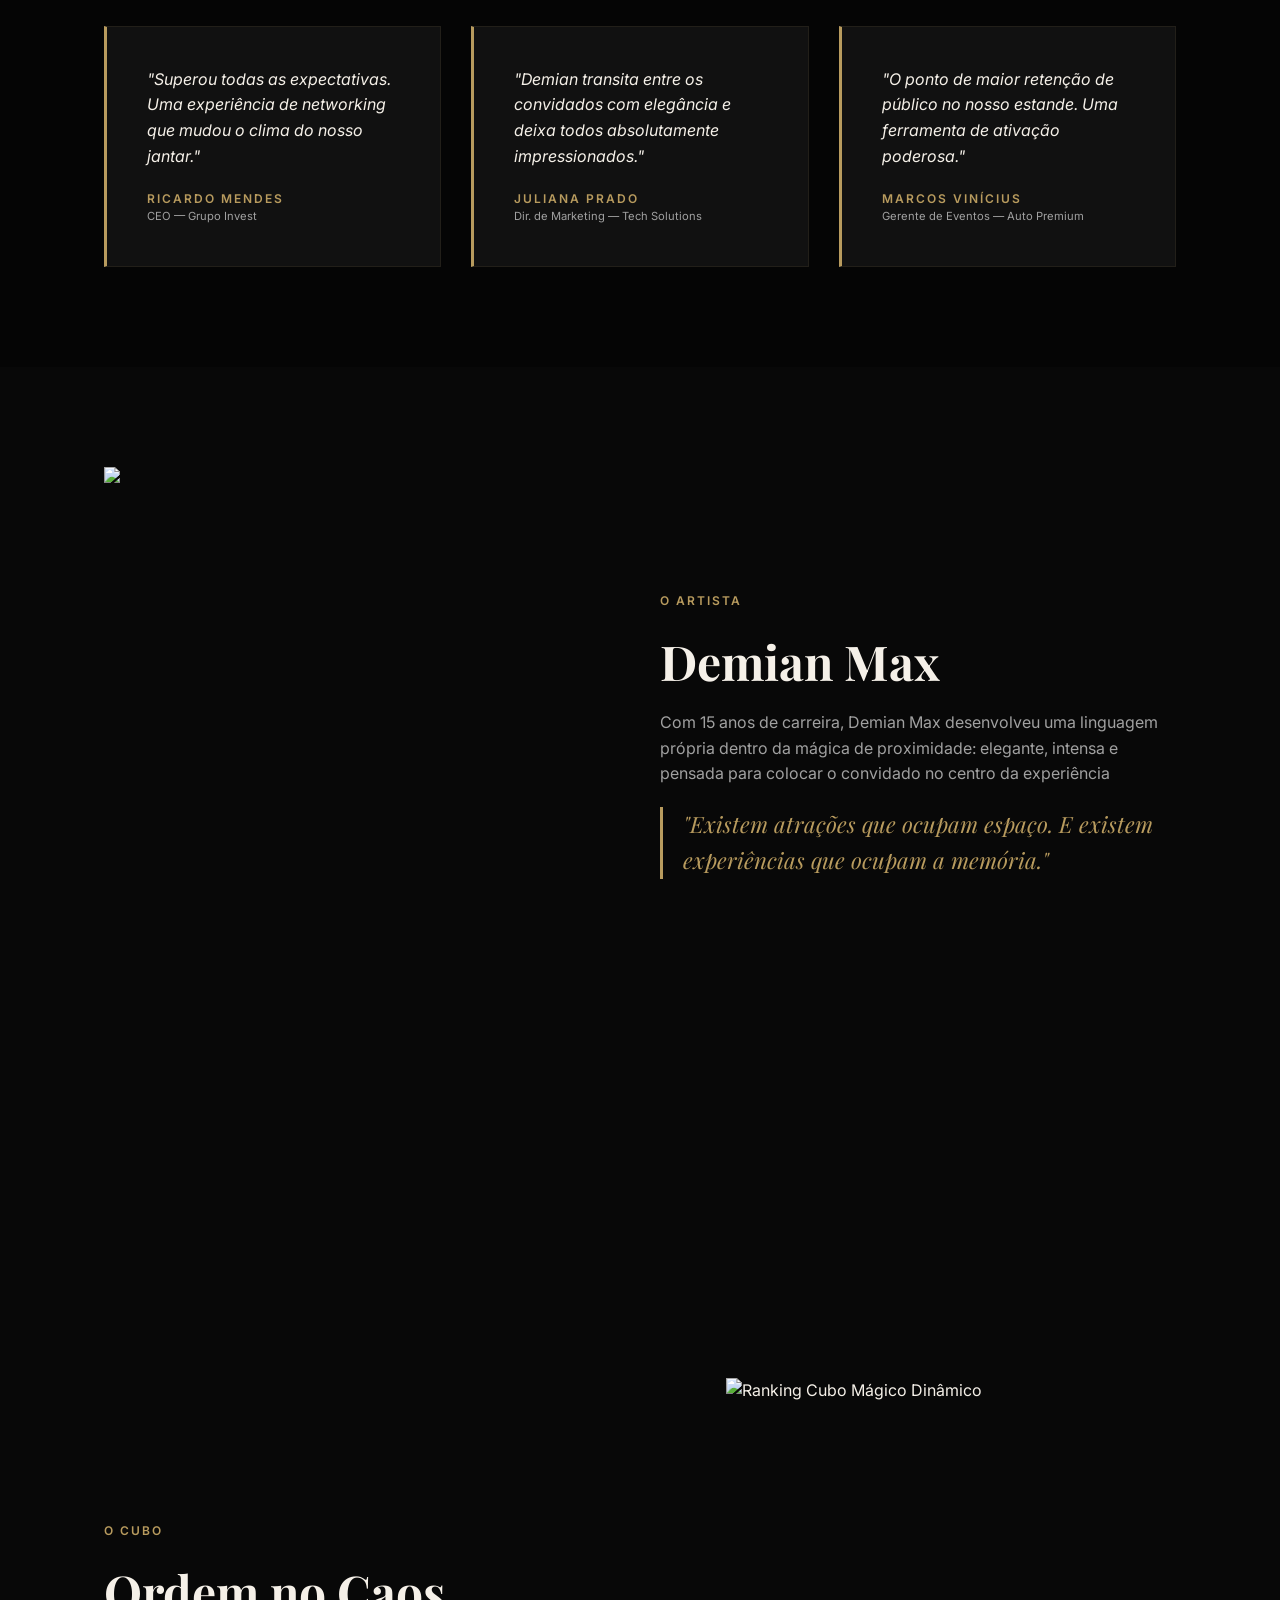
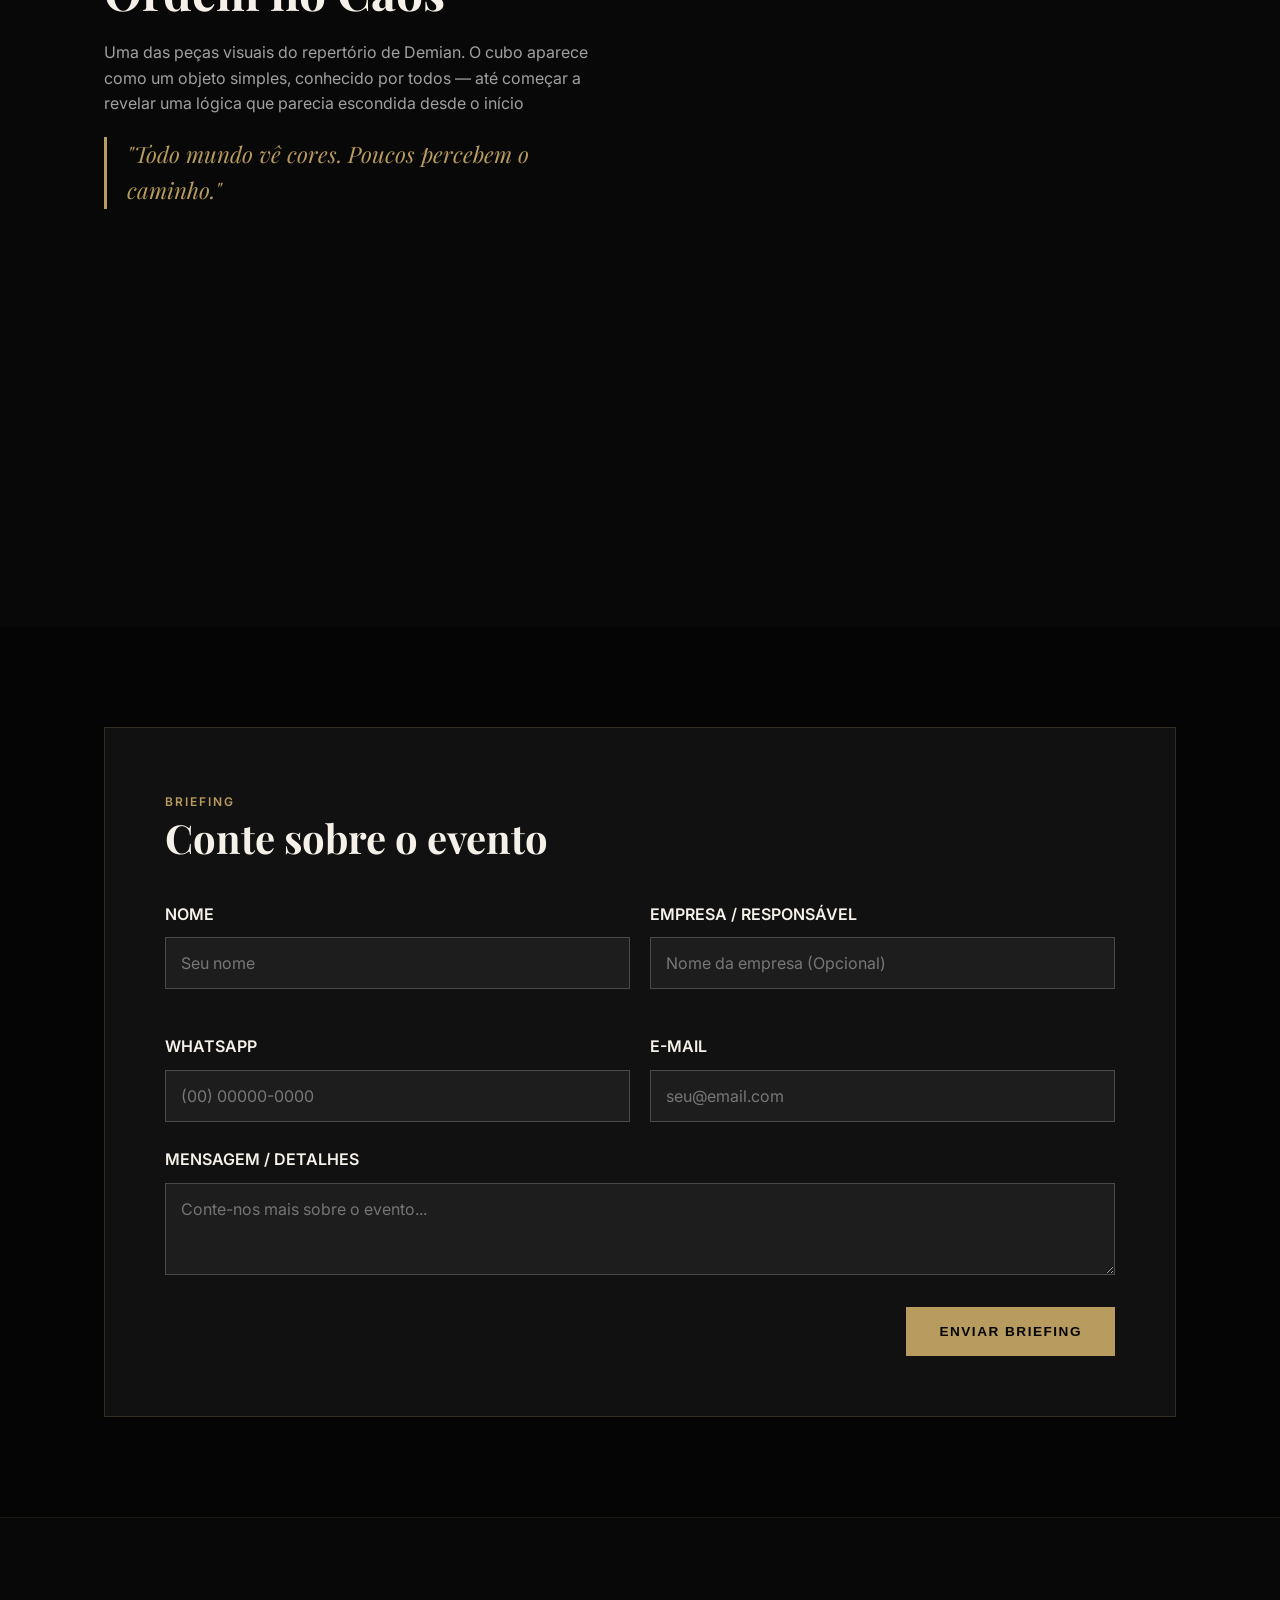
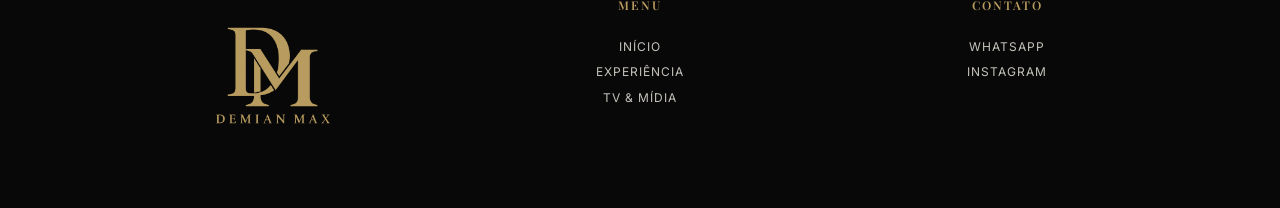
==== commit 02bedaec: "Add files via upload" ====
--- a/index.html
+++ b/index.html
@@ -18,6 +18,15 @@
     <link href="https://fonts.googleapis.com/css2?family=Playfair+Display:wght@700;900&family=Inter:wght@300;400;600&display=swap" rel="stylesheet">
     
     <link rel="stylesheet" href="assets/css/style.css">
+
+    <style>
+        /* Espaço entre os blocos de vídeos somente em telas menores */
+        @media (max-width: 991px) {
+            #midia .midia-grid-secondary {
+                margin-top: 40px;
+            }
+        }
+    </style>
     
     <!-- Cor da Barra de Status (Chrome, Firefox, Safari) -->
     <meta name="theme-color" content="#050505">
@@ -149,7 +158,7 @@
                             </svg>
                         </div>
                     </div>
-                    <p class="text-uppercase" style="margin: 5px 0 0; text-align: center; line-height: 1.2;">Participação em TV — Programa 01</p>
+                    <p class="text-uppercase" style="margin-top: 15px; text-align: center;">Participação em TV — Programa 01</p>
                 </div>
                 <!-- Programa 2 -->
                 <div class="midia-item" style="cursor: pointer;" onclick="openTVVideo(2)" data-video-id="_DMpFkXgq84?t=21">
@@ -161,11 +170,11 @@
                             </svg>
                         </div>
                     </div>
-                    <p class="text-uppercase" style="margin: 5px 0 0; text-align: center; line-height: 1.2;">Participação em TV — Programa 02</p>
-                </div>
-            </div>
-            
-            <div class="grid-2">
+                    <p class="text-uppercase" style="margin-top: 15px; text-align: center;">Participação em TV — Programa 02</p>
+                </div>
+            </div>
+            
+            <div class="grid-2 midia-grid-secondary">
             <!-- Programa 3 centralizado -->
                 <div class="midia-item" style="cursor: pointer;" onclick="openTVVideo(3)" data-video-id="DjsEQ21bZ-M?t=24">
                     <div class="midia-thumb-wrap">
@@ -176,7 +185,7 @@
                             </svg>
                         </div>
                     </div>
-                    <p class="text-uppercase" style="margin: 5px 0 0; text-align: center; line-height: 1.2;">Participação em TV — Programa 03</p>
+                    <p class="text-uppercase" style="margin-top: 15px; text-align: center;">Participação em TV — Programa 03</p>
                 </div>
             <!-- Programa 4 centralizado -->
                 <div class="midia-item" style="cursor: pointer;" onclick="openTVVideo(4)" data-video-id="NOFgXG445T8?t=61">
@@ -188,7 +197,7 @@
                             </svg>
                         </div>
                     </div>
-                    <p class="text-uppercase" style="margin: 5px 0 0; text-align: center; line-height: 1.2;">Participação em TV — Programa 04</p>
+                    <p class="text-uppercase" style="margin-top: 15px; text-align: center;">Participação em TV — Programa 04</p>
                 </div>
             </div>
         </div>
